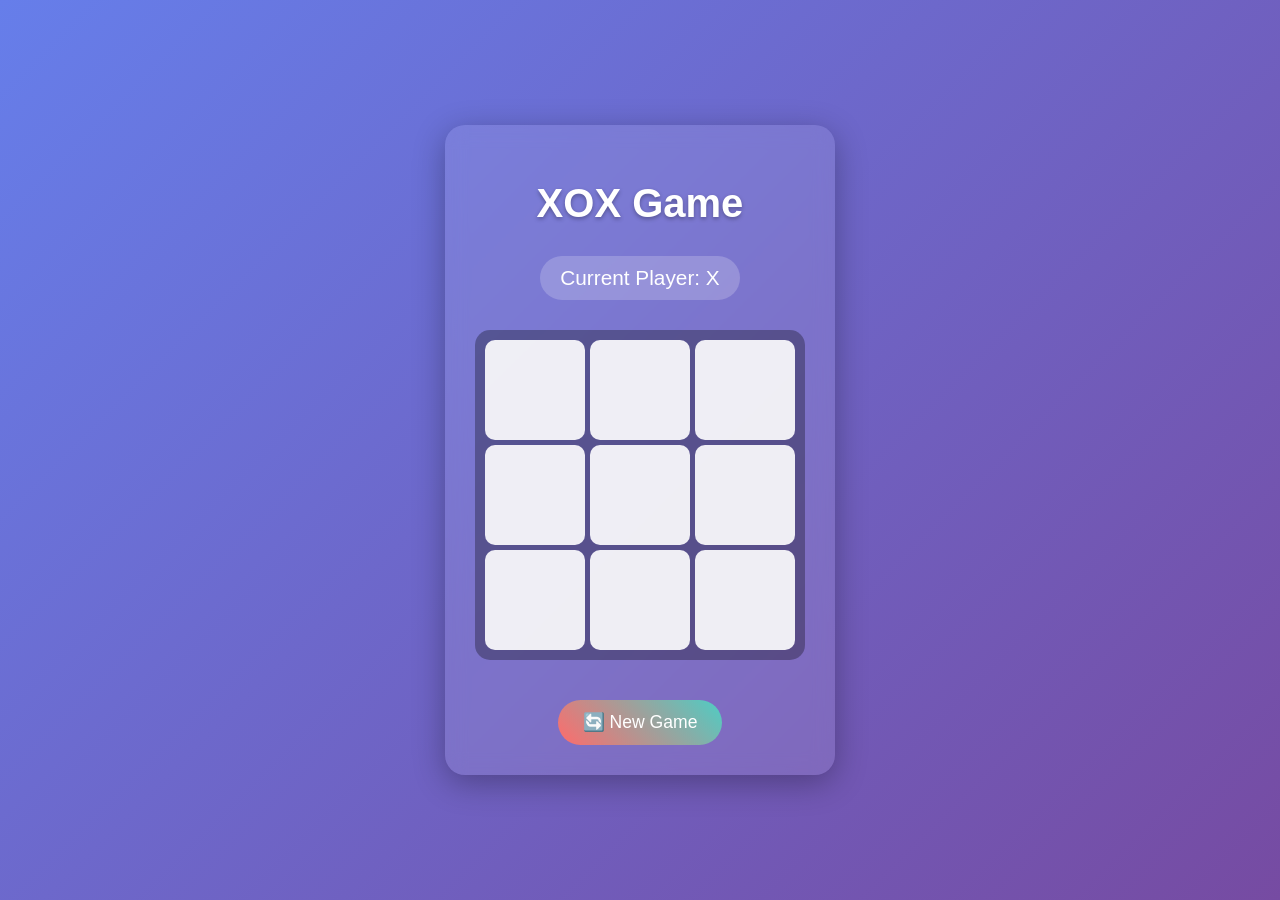
==== tic-tac-web.html @ 1f77d972 "done" ====
<!DOCTYPE html>
<html lang="en">
<head>
    <meta charset="UTF-8">
    <meta name="viewport" content="width=device-width, initial-scale=1.0">
    <title>XOX (Tic Tac Toe) Game</title>
    <style>
        body {
            font-family: 'Arial', sans-serif;
            display: flex;
            justify-content: center;
            align-items: center;
            min-height: 100vh;
            margin: 0;
            background: linear-gradient(135deg, #667eea 0%, #764ba2 100%);
            color: white;
        }
        
        .game-container {
            text-align: center;
            background: rgba(255, 255, 255, 0.1);
            backdrop-filter: blur(10px);
            border-radius: 20px;
            padding: 30px;
            box-shadow: 0 8px 32px rgba(0, 0, 0, 0.3);
        }
        
        h1 {
            margin-bottom: 20px;
            font-size: 2.5em;
            text-shadow: 0 2px 4px rgba(0, 0, 0, 0.3);
        }
        
        .game-board {
            display: grid;
            grid-template-columns: repeat(3, 100px);
            grid-template-rows: repeat(3, 100px);
            gap: 5px;
            margin: 20px auto;
            background: rgba(0, 0, 0, 0.3);
            padding: 10px;
            border-radius: 15px;
        }
        
        .cell {
            background: rgba(255, 255, 255, 0.9);
            border: none;
            border-radius: 10px;
            font-size: 2.5em;
            font-weight: bold;
            color: #333;
            cursor: pointer;
            transition: all 0.3s ease;
            display: flex;
            align-items: center;
            justify-content: center;
        }
        
        .cell:hover {
            background: rgba(255, 255, 255, 1);
            transform: scale(1.05);
            box-shadow: 0 4px 15px rgba(0, 0, 0, 0.2);
        }
        
        .cell:disabled {
            cursor: not-allowed;
            opacity: 0.8;
        }
        
        .cell.x {
            color: #e74c3c;
            text-shadow: 0 2px 4px rgba(0, 0, 0, 0.2);
        }
        
        .cell.o {
            color: #3498db;
            text-shadow: 0 2px 4px rgba(0, 0, 0, 0.2);
        }
        
        .game-info {
            margin: 20px 0;
            font-size: 1.3em;
        }
        
        .current-player {
            background: rgba(255, 255, 255, 0.2);
            padding: 10px 20px;
            border-radius: 25px;
            display: inline-block;
            margin: 10px;
        }
        
        .winner-message {
            font-size: 1.5em;
            margin: 20px 0;
            padding: 15px;
            background: rgba(46, 204, 113, 0.3);
            border-radius: 15px;
            animation: pulse 2s infinite;
        }
        
        .draw-message {
            font-size: 1.5em;
            margin: 20px 0;
            padding: 15px;
            background: rgba(241, 196, 15, 0.3);
            border-radius: 15px;
        }
        
        @keyframes pulse {
            0% { transform: scale(1); }
            50% { transform: scale(1.05); }
            100% { transform: scale(1); }
        }
        
        .reset-btn {
            background: linear-gradient(45deg, #FF6B6B, #4ECDC4);
            color: white;
            border: none;
            padding: 12px 25px;
            font-size: 1.1em;
            border-radius: 25px;
            cursor: pointer;
            transition: all 0.3s ease;
            margin-top: 20px;
        }
        
        .reset-btn:hover {
            transform: translateY(-2px);
            box-shadow: 0 5px 15px rgba(0, 0, 0, 0.3);
        }
    </style>
</head>
<body>
    <div class="game-container">
        <h1> XOX Game</h1>
        
        <div class="game-info">
            <div class="current-player" id="currentPlayer">Current Player: X</div>
        </div>
        
        <div class="game-board" id="gameBoard">
            <!-- Cells will be generated by JavaScript -->
        </div>
        
        <div id="gameMessage"></div>
        
        <button class="reset-btn" onclick="resetGame()">🔄 New Game</button>
    </div>

    <script>
        let board = [
            [" ", " ", " "],
            [" ", " ", " "],
            [" ", " ", " "]
        ];
        let currentPlayer = "X";
        let gameActive = true;

        function initializeBoard() {
            const gameBoard = document.getElementById('gameBoard');
            gameBoard.innerHTML = '';
            
            for (let i = 0; i < 3; i++) {
                for (let j = 0; j < 3; j++) {
                    const cell = document.createElement('button');
                    cell.className = 'cell';
                    cell.dataset.row = i;
                    cell.dataset.col = j;
                    cell.onclick = () => makeMove(i, j, cell);
                    gameBoard.appendChild(cell);
                }
            }
        }

        function makeMove(row, col, cellElement) {
            if (!gameActive || board[row][col] !== " ") {
                return;
            }

            // make the move
            board[row][col] = currentPlayer;
            cellElement.textContent = currentPlayer;
            cellElement.classList.add(currentPlayer.toLowerCase());
            cellElement.disabled = true;

            // check winner
            if (checkWinner(board, currentPlayer)) {
                document.getElementById('gameMessage').innerHTML = 
                    `<div class="winner-message">🎉 Player ${currentPlayer} wins!</div>`;
                gameActive = false;
                disableAllCells();
                return;
            }

            // check draw
            if (isDraw(board)) {
                document.getElementById('gameMessage').innerHTML = 
                    `<div class="draw-message">🤝 It's a draw!</div>`;
                gameActive = false;
                return;
            }

            // switch the player
            currentPlayer = currentPlayer === "X" ? "O" : "X";
            document.getElementById('currentPlayer').textContent = `Current Player: ${currentPlayer}`;
        }

        function checkWinner(board, player) {
            // check rows
            for (let i = 0; i < 3; i++) {
                if (board[i].every(cell => cell === player)) {
                    return true;
                }
            }

            // check columns
            for (let i = 0; i < 3; i++) {
                if (board.every(row => row[i] === player)) {
                    return true;
                }
            }

            // check diagonals
            if (board[0][0] === player && board[1][1] === player && board[2][2] === player) {
                return true;
            }
            if (board[0][2] === player && board[1][1] === player && board[2][0] === player) {
                return true;
            }

            return false;
        }

        function isDraw(board) {
            return board.every(row => row.every(cell => cell !== " "));
        }

        function disableAllCells() {
            const cells = document.querySelectorAll('.cell');
            cells.forEach(cell => cell.disabled = true);
        }

        function resetGame() {
            board = [
                [" ", " ", " "],
                [" ", " ", " "],
                [" ", " ", " "]
            ];
            currentPlayer = "X";
            gameActive = true;
            
            document.getElementById('currentPlayer').textContent = `Current Player: ${currentPlayer}`;
            document.getElementById('gameMessage').innerHTML = '';
            
            const cells = document.querySelectorAll('.cell');
            cells.forEach(cell => {
                cell.textContent = '';
                cell.className = 'cell';
                cell.disabled = false;
            });
        }

        initializeBoard();
    </script>
</body>
</html>
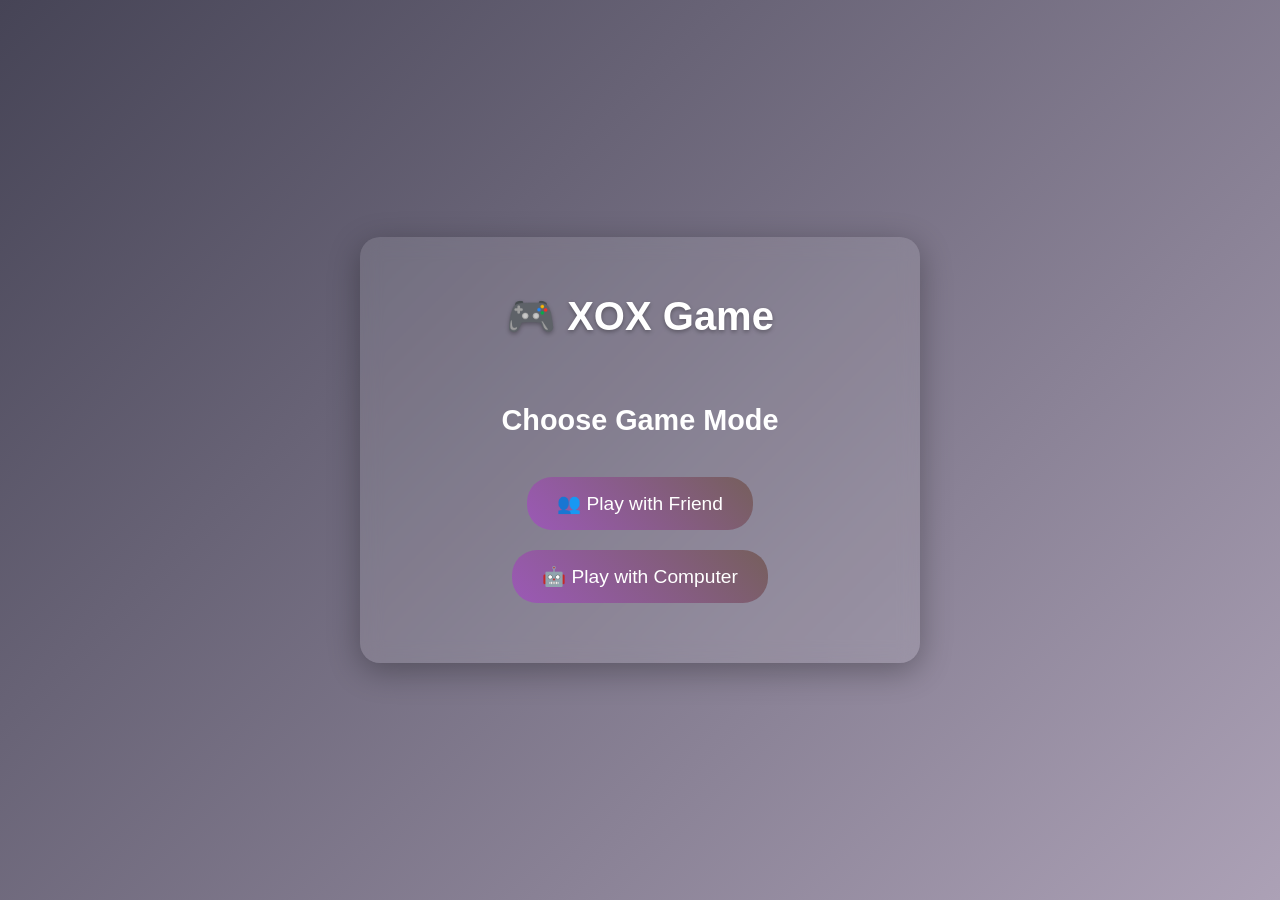
==== commit ab3dc431: "done" ====
--- a/tic-tac-web.html
+++ b/tic-tac-web.html
@@ -1,5 +1,6 @@
 <!DOCTYPE html>
 <html lang="en">
+
 <head>
     <meta charset="UTF-8">
     <meta name="viewport" content="width=device-width, initial-scale=1.0">
@@ -12,10 +13,10 @@
             align-items: center;
             min-height: 100vh;
             margin: 0;
-            background: linear-gradient(135deg, #667eea 0%, #764ba2 100%);
+            background: linear-gradient(135deg, #464456 0%, #aca1b6 100%);
             color: white;
         }
-        
+
         .game-container {
             text-align: center;
             background: rgba(255, 255, 255, 0.1);
@@ -23,14 +24,18 @@
             border-radius: 20px;
             padding: 30px;
             box-shadow: 0 8px 32px rgba(0, 0, 0, 0.3);
-        }
-        
+            display: flex;
+            flex-direction: column;
+            align-items: center;
+            max-width: 500px;
+        }
+
         h1 {
             margin-bottom: 20px;
             font-size: 2.5em;
             text-shadow: 0 2px 4px rgba(0, 0, 0, 0.3);
         }
-        
+
         .game-board {
             display: grid;
             grid-template-columns: repeat(3, 100px);
@@ -40,8 +45,10 @@
             background: rgba(0, 0, 0, 0.3);
             padding: 10px;
             border-radius: 15px;
-        }
-        
+            justify-self: center;
+            width: fit-content;
+        }
+
         .cell {
             background: rgba(255, 255, 255, 0.9);
             border: none;
@@ -55,33 +62,33 @@
             align-items: center;
             justify-content: center;
         }
-        
+
         .cell:hover {
             background: rgba(255, 255, 255, 1);
             transform: scale(1.05);
             box-shadow: 0 4px 15px rgba(0, 0, 0, 0.2);
         }
-        
+
         .cell:disabled {
             cursor: not-allowed;
             opacity: 0.8;
         }
-        
+
         .cell.x {
-            color: #e74c3c;
+            color: #9e7773;
             text-shadow: 0 2px 4px rgba(0, 0, 0, 0.2);
         }
-        
+
         .cell.o {
             color: #3498db;
             text-shadow: 0 2px 4px rgba(0, 0, 0, 0.2);
         }
-        
+
         .game-info {
             margin: 20px 0;
             font-size: 1.3em;
         }
-        
+
         .current-player {
             background: rgba(255, 255, 255, 0.2);
             padding: 10px 20px;
@@ -89,7 +96,7 @@
             display: inline-block;
             margin: 10px;
         }
-        
+
         .winner-message {
             font-size: 1.5em;
             margin: 20px 0;
@@ -98,7 +105,7 @@
             border-radius: 15px;
             animation: pulse 2s infinite;
         }
-        
+
         .draw-message {
             font-size: 1.5em;
             margin: 20px 0;
@@ -106,15 +113,23 @@
             background: rgba(241, 196, 15, 0.3);
             border-radius: 15px;
         }
-        
+
         @keyframes pulse {
-            0% { transform: scale(1); }
-            50% { transform: scale(1.05); }
-            100% { transform: scale(1); }
-        }
-        
+            0% {
+                transform: scale(1);
+            }
+
+            50% {
+                transform: scale(1.05);
+            }
+
+            100% {
+                transform: scale(1);
+            }
+        }
+
         .reset-btn {
-            background: linear-gradient(45deg, #FF6B6B, #4ECDC4);
+            background: linear-gradient(45deg, #705353, #5a5f5e);
             color: white;
             border: none;
             padding: 12px 25px;
@@ -124,28 +139,94 @@
             transition: all 0.3s ease;
             margin-top: 20px;
         }
-        
+
         .reset-btn:hover {
             transform: translateY(-2px);
             box-shadow: 0 5px 15px rgba(0, 0, 0, 0.3);
         }
+
+        .game-mode-selection {
+            text-align: center;
+            margin: 20px 0;
+        }
+
+        .game-mode-selection h2 {
+            margin-bottom: 30px;
+            font-size: 1.8em;
+            color: white;
+        }
+
+        .mode-btn {
+            background: linear-gradient(45deg, #9b59b6, #765f5c);
+            color: white;
+            border: none;
+            padding: 15px 30px;
+            font-size: 1.2em;
+            border-radius: 25px;
+            cursor: pointer;
+            margin: 10px;
+            transition: all 0.3s ease;
+            min-width: 200px;
+        }
+
+        .mode-btn:hover {
+            transform: translateY(-2px);
+            box-shadow: 0 5px 15px rgba(0, 0, 0, 0.3);
+            background: linear-gradient(45deg, #937f9b, #968583);
+        }
+
+        .game-mode-display {
+            background: rgba(255, 255, 255, 0.15);
+            padding: 8px 15px;
+            border-radius: 20px;
+            display: inline-block;
+            margin: 5px;
+            font-size: 0.9em;
+        }
+
+        .game-controls {
+            margin-top: 20px;
+        }
+
+        .computer-thinking {
+            background: rgba(255, 193, 7, 0.3);
+            padding: 10px 20px;
+            border-radius: 15px;
+            margin: 10px 0;
+            animation: pulse 1s infinite;
+        }
     </style>
 </head>
+
 <body>
     <div class="game-container">
-        <h1> XOX Game</h1>
-        
-        <div class="game-info">
-            <div class="current-player" id="currentPlayer">Current Player: X</div>
+        <h1>🎮 XOX Game</h1>
+
+
+        <div id="gameModeSelection" class="game-mode-selection">
+            <h2>Choose Game Mode</h2>
+            <button class="mode-btn" onclick="startGame('human')">👥 Play with Friend</button>
+            <button class="mode-btn" onclick="startGame('computer')">🤖 Play with Computer</button>
         </div>
-        
-        <div class="game-board" id="gameBoard">
-            <!-- Cells will be generated by JavaScript -->
+
+
+        <div id="gameInterface" class="game-interface" style="display: none;">
+            <div class="game-info">
+                <div class="current-player" id="currentPlayer">Current Player: X</div>
+                <div id="gameMode" class="game-mode-display"></div>
+            </div>
+
+            <div class="game-board" id="gameBoard">
+
+            </div>
+
+            <div id="gameMessage"></div>
+
+            <div class="game-controls">
+                <button class="reset-btn" onclick="resetGame()">🔄 New Game</button>
+                <button class="mode-btn" onclick="backToModeSelection()">🏠 Back to Menu</button>
+            </div>
         </div>
-        
-        <div id="gameMessage"></div>
-        
-        <button class="reset-btn" onclick="resetGame()">🔄 New Game</button>
     </div>
 
     <script>
@@ -156,11 +237,32 @@
         ];
         let currentPlayer = "X";
         let gameActive = true;
+        let gameMode = ""; // player 2 or pc
+        let isComputerTurn = false;
+
+        function startGame(mode) {
+            gameMode = mode;
+            document.getElementById('gameModeSelection').style.display = 'none';
+            document.getElementById('gameInterface').style.display = 'block';
+
+
+            const modeText = mode === 'human' ? '👥 Two Players' : '🤖 vs Computer';
+            document.getElementById('gameMode').textContent = modeText;
+
+            resetGame();
+            initializeBoard();
+        }
+
+        function backToModeSelection() {
+            document.getElementById('gameModeSelection').style.display = 'block';
+            document.getElementById('gameInterface').style.display = 'none';
+            gameMode = "";
+        }
 
         function initializeBoard() {
             const gameBoard = document.getElementById('gameBoard');
             gameBoard.innerHTML = '';
-            
+
             for (let i = 0; i < 3; i++) {
                 for (let j = 0; j < 3; j++) {
                     const cell = document.createElement('button');
@@ -174,49 +276,174 @@
         }
 
         function makeMove(row, col, cellElement) {
-            if (!gameActive || board[row][col] !== " ") {
+            if (!gameActive || board[row][col] !== " " || isComputerTurn) {
                 return;
             }
 
-            // make the move
+
             board[row][col] = currentPlayer;
             cellElement.textContent = currentPlayer;
             cellElement.classList.add(currentPlayer.toLowerCase());
             cellElement.disabled = true;
 
-            // check winner
+
             if (checkWinner(board, currentPlayer)) {
-                document.getElementById('gameMessage').innerHTML = 
-                    `<div class="winner-message">🎉 Player ${currentPlayer} wins!</div>`;
+                let winnerText = currentPlayer;
+                if (gameMode === 'computer') {
+                    winnerText = currentPlayer === 'X' ? 'You' : 'Computer';
+                }
+                document.getElementById('gameMessage').innerHTML =
+                    `<div class="winner-message">🎉 ${winnerText} wins!</div>`;
                 gameActive = false;
                 disableAllCells();
                 return;
             }
 
-            // check draw
+
             if (isDraw(board)) {
-                document.getElementById('gameMessage').innerHTML = 
+                document.getElementById('gameMessage').innerHTML =
                     `<div class="draw-message">🤝 It's a draw!</div>`;
                 gameActive = false;
                 return;
             }
 
-            // switch the player
+
             currentPlayer = currentPlayer === "X" ? "O" : "X";
-            document.getElementById('currentPlayer').textContent = `Current Player: ${currentPlayer}`;
+            updateCurrentPlayerDisplay();
+
+
+            if (gameMode === 'computer' && currentPlayer === 'O') {
+                setTimeout(makeComputerMove, 500);
+            }
+        }
+
+        function updateCurrentPlayerDisplay() {
+            let playerText = currentPlayer;
+            if (gameMode === 'computer') {
+                playerText = currentPlayer === 'X' ? 'Your turn (X)' : 'Computer thinking... (O)';
+            } else {
+                playerText = `Player ${currentPlayer}`;
+            }
+            document.getElementById('currentPlayer').textContent = `Current: ${playerText}`;
+        }
+
+        function makeComputerMove() {
+            if (!gameActive) return;
+
+            isComputerTurn = true;
+
+
+            document.getElementById('gameMessage').innerHTML =
+                '<div class="computer-thinking">🤖 Computer is thinking...</div>';
+
+
+            const bestMove = getBestMove();
+
+            setTimeout(() => {
+                if (bestMove && gameActive) {
+                    const cellIndex = bestMove.row * 3 + bestMove.col;
+                    const cellElement = document.querySelectorAll('.cell')[cellIndex];
+
+
+                    document.getElementById('gameMessage').innerHTML = '';
+
+                    // computer thinks
+                    board[bestMove.row][bestMove.col] = 'O';
+                    cellElement.textContent = 'O';
+                    cellElement.classList.add('o');
+                    cellElement.disabled = true;
+
+                    // check for winner
+                    if (checkWinner(board, 'O')) {
+                        document.getElementById('gameMessage').innerHTML =
+                            '<div class="winner-message">🤖 Computer wins!</div>';
+                        gameActive = false;
+                        disableAllCells();
+                        isComputerTurn = false;
+                        return;
+                    }
+
+                    // Check for draw
+                    if (isDraw(board)) {
+                        document.getElementById('gameMessage').innerHTML =
+                            '<div class="draw-message">🤝 It\'s a draw!</div>';
+                        gameActive = false;
+                        isComputerTurn = false;
+                        return;
+                    }
+
+                    currentPlayer = 'X';
+                    updateCurrentPlayerDisplay();
+                }
+                isComputerTurn = false;
+            }, 800);
+        }
+
+        function getBestMove() {
+
+            for (let i = 0; i < 3; i++) {
+                for (let j = 0; j < 3; j++) {
+                    if (board[i][j] === " ") {
+                        board[i][j] = "O";
+                        if (checkWinner(board, "O")) {
+                            board[i][j] = " ";
+                            return { row: i, col: j };
+                        }
+                        board[i][j] = " ";
+                    }
+                }
+            }
+
+
+            for (let i = 0; i < 3; i++) {
+                for (let j = 0; j < 3; j++) {
+                    if (board[i][j] === " ") {
+                        board[i][j] = "X";
+                        if (checkWinner(board, "X")) {
+                            board[i][j] = " ";
+                            return { row: i, col: j };
+                        }
+                        board[i][j] = " ";
+                    }
+                }
+            }
+
+
+            if (board[1][1] === " ") {
+                return { row: 1, col: 1 };
+            }
+
+
+            const corners = [{ row: 0, col: 0 }, { row: 0, col: 2 }, { row: 2, col: 0 }, { row: 2, col: 2 }];
+            for (let corner of corners) {
+                if (board[corner.row][corner.col] === " ") {
+                    return corner;
+                }
+            }
+
+
+            for (let i = 0; i < 3; i++) {
+                for (let j = 0; j < 3; j++) {
+                    if (board[i][j] === " ") {
+                        return { row: i, col: j };
+                    }
+                }
+            }
+
+            return null;
         }
 
         function checkWinner(board, player) {
             // check rows
             for (let i = 0; i < 3; i++) {
-                if (board[i].every(cell => cell === player)) {
+                if (board[i][0] === player && board[i][1] === player && board[i][2] === player) {
                     return true;
                 }
             }
 
             // check columns
             for (let i = 0; i < 3; i++) {
-                if (board.every(row => row[i] === player)) {
+                if (board[0][i] === player && board[1][i] === player && board[2][i] === player) {
                     return true;
                 }
             }
@@ -233,7 +460,15 @@
         }
 
         function isDraw(board) {
-            return board.every(row => row.every(cell => cell !== " "));
+
+            for (let i = 0; i < 3; i++) {
+                for (let j = 0; j < 3; j++) {
+                    if (board[i][j] === " ") {
+                        return false;
+                    }
+                }
+            }
+            return true;
         }
 
         function disableAllCells() {
@@ -249,10 +484,11 @@
             ];
             currentPlayer = "X";
             gameActive = true;
-            
-            document.getElementById('currentPlayer').textContent = `Current Player: ${currentPlayer}`;
+            isComputerTurn = false;
+
+            updateCurrentPlayerDisplay();
             document.getElementById('gameMessage').innerHTML = '';
-            
+
             const cells = document.querySelectorAll('.cell');
             cells.forEach(cell => {
                 cell.textContent = '';
@@ -264,4 +500,5 @@
         initializeBoard();
     </script>
 </body>
+
 </html>
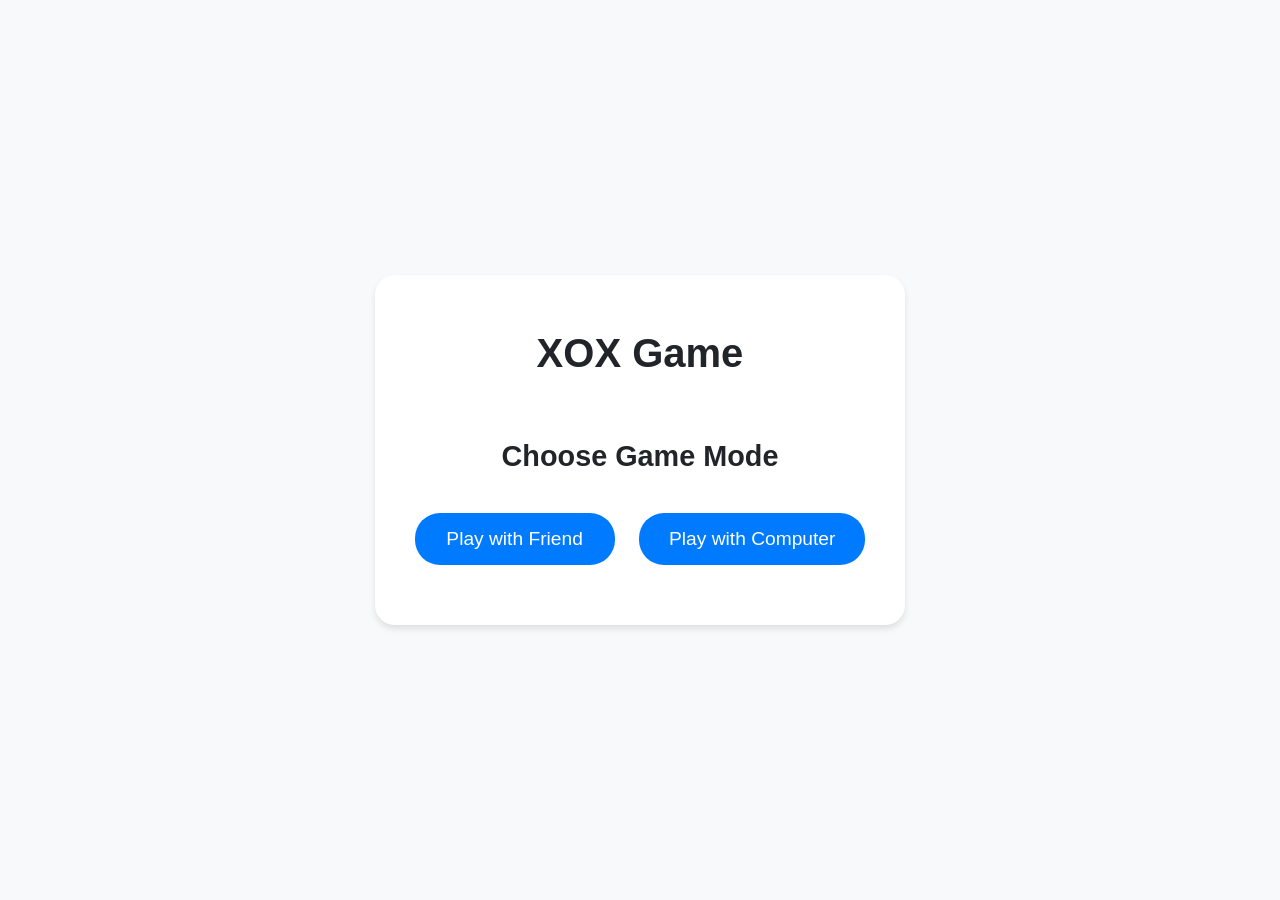
==== commit 21377794: "Update tic-tac-web.html" ====
--- a/tic-tac-web.html
+++ b/tic-tac-web.html
@@ -13,17 +13,16 @@
             align-items: center;
             min-height: 100vh;
             margin: 0;
-            background: linear-gradient(135deg, #464456 0%, #aca1b6 100%);
-            color: white;
+            background: #f8f9fa;
+            color: #212529;
         }
 
         .game-container {
             text-align: center;
-            background: rgba(255, 255, 255, 0.1);
-            backdrop-filter: blur(10px);
+            background: #ffffff;
+            box-shadow: 0 4px 6px rgba(0, 0, 0, 0.1);
             border-radius: 20px;
             padding: 30px;
-            box-shadow: 0 8px 32px rgba(0, 0, 0, 0.3);
             display: flex;
             flex-direction: column;
             align-items: center;
@@ -33,7 +32,6 @@
         h1 {
             margin-bottom: 20px;
             font-size: 2.5em;
-            text-shadow: 0 2px 4px rgba(0, 0, 0, 0.3);
         }
 
         .game-board {
@@ -50,12 +48,12 @@
         }
 
         .cell {
-            background: rgba(255, 255, 255, 0.9);
+            background: #e9ecef;
             border: none;
             border-radius: 10px;
             font-size: 2.5em;
             font-weight: bold;
-            color: #333;
+            color: #495057;
             cursor: pointer;
             transition: all 0.3s ease;
             display: flex;
@@ -64,9 +62,8 @@
         }
 
         .cell:hover {
-            background: rgba(255, 255, 255, 1);
-            transform: scale(1.05);
-            box-shadow: 0 4px 15px rgba(0, 0, 0, 0.2);
+            background: #dee2e6;
+            box-shadow: none;
         }
 
         .cell:disabled {
@@ -75,13 +72,11 @@
         }
 
         .cell.x {
-            color: #9e7773;
-            text-shadow: 0 2px 4px rgba(0, 0, 0, 0.2);
+            color: black;
         }
 
         .cell.o {
-            color: #3498db;
-            text-shadow: 0 2px 4px rgba(0, 0, 0, 0.2);
+            color: black;
         }
 
         .game-info {
@@ -101,36 +96,20 @@
             font-size: 1.5em;
             margin: 20px 0;
             padding: 15px;
-            background: rgba(46, 204, 113, 0.3);
+            background: #d0d0d0;
             border-radius: 15px;
-            animation: pulse 2s infinite;
         }
 
         .draw-message {
             font-size: 1.5em;
             margin: 20px 0;
             padding: 15px;
-            background: rgba(241, 196, 15, 0.3);
-            border-radius: 15px;
-        }
-
-        @keyframes pulse {
-            0% {
-                transform: scale(1);
-            }
-
-            50% {
-                transform: scale(1.05);
-            }
-
-            100% {
-                transform: scale(1);
-            }
+            background: #d0d0d0;
         }
 
         .reset-btn {
-            background: linear-gradient(45deg, #705353, #5a5f5e);
-            color: white;
+            background: #6c757d;
+            color: #ffffff;
             border: none;
             padding: 12px 25px;
             font-size: 1.1em;
@@ -141,8 +120,8 @@
         }
 
         .reset-btn:hover {
-            transform: translateY(-2px);
-            box-shadow: 0 5px 15px rgba(0, 0, 0, 0.3);
+            background: #5a6268;
+            box-shadow: none;
         }
 
         .game-mode-selection {
@@ -153,12 +132,11 @@
         .game-mode-selection h2 {
             margin-bottom: 30px;
             font-size: 1.8em;
-            color: white;
         }
 
         .mode-btn {
-            background: linear-gradient(45deg, #9b59b6, #765f5c);
-            color: white;
+            background: #007bff;
+            color: #ffffff;
             border: none;
             padding: 15px 30px;
             font-size: 1.2em;
@@ -170,13 +148,12 @@
         }
 
         .mode-btn:hover {
-            transform: translateY(-2px);
-            box-shadow: 0 5px 15px rgba(0, 0, 0, 0.3);
-            background: linear-gradient(45deg, #937f9b, #968583);
+            background: #0056b3;
+            box-shadow: none;
         }
 
         .game-mode-display {
-            background: rgba(255, 255, 255, 0.15);
+            background: #e0e0e0;
             padding: 8px 15px;
             border-radius: 20px;
             display: inline-block;
@@ -189,7 +166,7 @@
         }
 
         .computer-thinking {
-            background: rgba(255, 193, 7, 0.3);
+            background: #d0d0d0;
             padding: 10px 20px;
             border-radius: 15px;
             margin: 10px 0;
@@ -200,13 +177,13 @@
 
 <body>
     <div class="game-container">
-        <h1>🎮 XOX Game</h1>
+        <h1>XOX Game</h1>
 
 
         <div id="gameModeSelection" class="game-mode-selection">
             <h2>Choose Game Mode</h2>
-            <button class="mode-btn" onclick="startGame('human')">👥 Play with Friend</button>
-            <button class="mode-btn" onclick="startGame('computer')">🤖 Play with Computer</button>
+            <button class="mode-btn" onclick="startGame('human')">Play with Friend</button>
+            <button class="mode-btn" onclick="startGame('computer')">Play with Computer</button>
         </div>
 
 
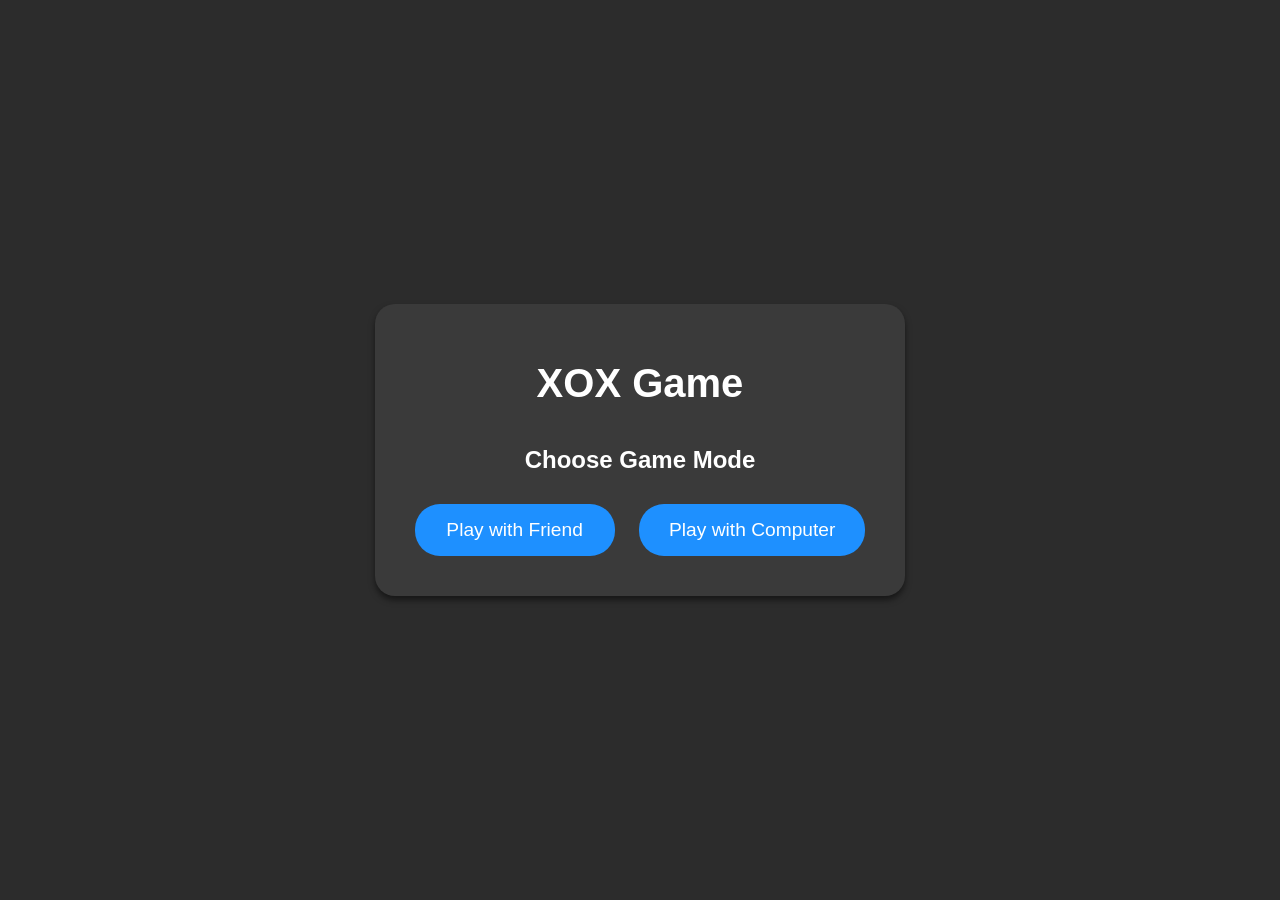
==== commit af5d9f73: "Update tic-tac-web.html" ====
--- a/tic-tac-web.html
+++ b/tic-tac-web.html
@@ -13,35 +13,69 @@
             align-items: center;
             min-height: 100vh;
             margin: 0;
-            background: #f8f9fa;
-            color: #212529;
+            background: #2c2c2c;
+            /* Dark background */
+            color: #f5f5f5;
+            /* Light text for contrast */
         }
 
         .game-container {
             text-align: center;
-            background: #ffffff;
-            box-shadow: 0 4px 6px rgba(0, 0, 0, 0.1);
+            background: #3a3a3a;
+            /* Darker container background */
+            box-shadow: 0 4px 6px rgba(0, 0, 0, 0.5);
             border-radius: 20px;
             padding: 30px;
             display: flex;
             flex-direction: column;
             align-items: center;
             max-width: 500px;
+            color: #ffffff;
+            /* Ensure text is visible */
         }
 
         h1 {
             margin-bottom: 20px;
             font-size: 2.5em;
+        }
+
+        .game-info {
+            margin: 20px 0;
+            font-size: 1.3em;
+            display: flex;
+            flex-direction: column;
+            align-items: center;
+        }
+
+        .game-info div {
+            margin: 5px 0;
+        }
+
+        .scoreboard {
+            margin-top: 15px;
+            text-align: left;
+            background: #4a4a4a;
+            padding: 10px;
+            border-radius: 10px;
+            width: 100%;
+            max-width: 300px;
+        }
+
+        .scoreboard p {
+            margin: 5px 0;
+            color: #ffffff;
+            /* Ensure text is visible */
+            font-size: 1.1em;
         }
 
         .game-board {
             display: grid;
             grid-template-columns: repeat(3, 100px);
             grid-template-rows: repeat(3, 100px);
-            gap: 5px;
+            gap: 10px;
             margin: 20px auto;
-            background: rgba(0, 0, 0, 0.3);
-            padding: 10px;
+            background: #2c2c2c;
+            padding: 15px;
             border-radius: 15px;
             justify-self: center;
             width: fit-content;
@@ -82,33 +116,36 @@
         .game-info {
             margin: 20px 0;
             font-size: 1.3em;
+            display: flex;
+            flex-direction: column;
+            align-items: center;
         }
 
         .current-player {
-            background: rgba(255, 255, 255, 0.2);
+            background: #4a4a4a;
+            /* Darker background for better contrast */
+            color: #ffffff;
+            /* White text for visibility */
             padding: 10px 20px;
             border-radius: 25px;
             display: inline-block;
             margin: 10px;
         }
 
-        .winner-message {
-            font-size: 1.5em;
-            margin: 20px 0;
-            padding: 15px;
-            background: #d0d0d0;
-            border-radius: 15px;
-        }
-
+        .winner-message,
         .draw-message {
             font-size: 1.5em;
             margin: 20px 0;
             padding: 15px;
-            background: #d0d0d0;
+            background: #444444;
+            /* Darker background for better contrast */
+            color: #ffffff;
+            /* White text for visibility */
+            border-radius: 15px;
         }
 
         .reset-btn {
-            background: #6c757d;
+            background: #5a5a5a;
             color: #ffffff;
             border: none;
             padding: 12px 25px;
@@ -116,27 +153,18 @@
             border-radius: 25px;
             cursor: pointer;
             transition: all 0.3s ease;
-            margin-top: 20px;
+            margin: 10px;
         }
 
         .reset-btn:hover {
-            background: #5a6268;
-            box-shadow: none;
-        }
-
-        .game-mode-selection {
-            text-align: center;
-            margin: 20px 0;
-        }
-
-        .game-mode-selection h2 {
-            margin-bottom: 30px;
-            font-size: 1.8em;
+            background: #4a4a4a;
         }
 
         .mode-btn {
-            background: #007bff;
+            background: #1e90ff;
+            /* Bright blue for buttons */
             color: #ffffff;
+            /* White text */
             border: none;
             padding: 15px 30px;
             font-size: 1.2em;
@@ -148,17 +176,20 @@
         }
 
         .mode-btn:hover {
-            background: #0056b3;
-            box-shadow: none;
+            background: #1c86ee;
+            /* Slightly darker blue on hover */
         }
 
         .game-mode-display {
-            background: #e0e0e0;
+            background: #5a5a5a;
+            /* Darker background for better contrast */
+            color: #ffffff;
+            /* White text for visibility */
             padding: 8px 15px;
             border-radius: 20px;
             display: inline-block;
             margin: 5px;
-            font-size: 0.9em;
+            font-size: 1em;
         }
 
         .game-controls {
@@ -191,6 +222,12 @@
             <div class="game-info">
                 <div class="current-player" id="currentPlayer">Current Player: X</div>
                 <div id="gameMode" class="game-mode-display"></div>
+                <div id="levelDisplay" class="game-mode-display">Level: 1</div>
+                <div class="scoreboard">
+                    <p>Player X: <span id="playerXScore">0</span></p>
+                    <p>Player O: <span id="playerOScore">0</span></p>
+                    <p>Draws: <span id="draws">0</span></p>
+                </div>
             </div>
 
             <div class="game-board" id="gameBoard">
@@ -216,6 +253,8 @@
         let gameActive = true;
         let gameMode = ""; // player 2 or pc
         let isComputerTurn = false;
+        let scores = { X: 0, O: 0, draws: 0 };
+        let level = 1;
 
         function startGame(mode) {
             gameMode = mode;
@@ -273,17 +312,29 @@
                     `<div class="winner-message">🎉 ${winnerText} wins!</div>`;
                 gameActive = false;
                 disableAllCells();
+
+                // Update scores
+                scores[currentPlayer]++;
+                updateScoreboard();
+                highlightWinningCells(board, currentPlayer);
+
+                // Level up
+                if (gameMode === 'computer' && currentPlayer === 'X') {
+                    levelUp();
+                }
                 return;
             }
-
 
             if (isDraw(board)) {
                 document.getElementById('gameMessage').innerHTML =
                     `<div class="draw-message">🤝 It's a draw!</div>`;
                 gameActive = false;
+
+                // Update scores
+                scores.draws++;
+                updateScoreboard();
                 return;
             }
-
 
             currentPlayer = currentPlayer === "X" ? "O" : "X";
             updateCurrentPlayerDisplay();
@@ -321,16 +372,15 @@
                     const cellIndex = bestMove.row * 3 + bestMove.col;
                     const cellElement = document.querySelectorAll('.cell')[cellIndex];
 
-
                     document.getElementById('gameMessage').innerHTML = '';
 
-                    // computer thinks
+                    // Computer makes its move
                     board[bestMove.row][bestMove.col] = 'O';
                     cellElement.textContent = 'O';
                     cellElement.classList.add('o');
                     cellElement.disabled = true;
 
-                    // check for winner
+                    // Check for winner
                     if (checkWinner(board, 'O')) {
                         document.getElementById('gameMessage').innerHTML =
                             '<div class="winner-message">🤖 Computer wins!</div>';
@@ -357,7 +407,27 @@
         }
 
         function getBestMove() {
-
+            if (level <= 3) {
+                return getRandomMove();
+            } else if (level <= 6) {
+                return getIntermediateMove();
+            } else {
+                return getAdvancedMove();
+            }
+        }
+
+        function getRandomMove() {
+            for (let i = 0; i < 3; i++) {
+                for (let j = 0; j < 3; j++) {
+                    if (board[i][j] === " ") {
+                        return { row: i, col: j };
+                    }
+                }
+            }
+            return null;
+        }
+
+        function getIntermediateMove() {
             for (let i = 0; i < 3; i++) {
                 for (let j = 0; j < 3; j++) {
                     if (board[i][j] === " ") {
@@ -474,8 +544,4443 @@
             });
         }
 
-        initializeBoard();
-    </script>
-</body>
-
-</html>+        function updateScoreboard() {
+            document.getElementById('playerXScore').textContent = scores.X;
+            document.getElementById('playerOScore').textContent = scores.O;
+            document.getElementById('draws').textContent = scores.draws;
+        }
+
+        function highlightWinningCells(board, player) {
+            const winningCombination = getWinningCombination(board, player);
+            if (winningCombination) {
+                winningCombination.forEach(([row, col]) => {
+                    const cellIndex = row * 3 + col;
+                    const cellElement = document.querySelectorAll('.cell')[cellIndex];
+                    cellElement.classList.add('winning-cell');
+                });
+            }
+        }
+
+        function getWinningCombination(board, player) {
+            // Check rows
+            for (let i = 0; i < 3; i++) {
+                if (board[i][0] === player && board[i][1] === player && board[i][2] === player) {
+                    return [[i, 0], [i, 1], [i, 2]];
+                }
+            }
+
+            // Check columns
+            for (let i = 0; i < 3; i++) {
+                if (board[0][i] === player && board[1][i] === player && board[2][i] === player) {
+                    return [[0, i], [1, i], [2, i]];
+                }
+            }
+
+            // Check diagonals
+            if (board[0][0] === player && board[1][1] === player && board[2][2] === player) {
+                return [[0, 0], [1, 1], [2, 2]];
+            }
+            if (board[0][2] === player && board[1][1] === player && board[2][0] === player) {
+                return [[0, 2], [1, 1], [2, 0]];
+            }
+
+            return null;
+        }
+
+        function levelUp() {
+            if (level < 10) {
+                level++;
+                updateLevelDisplay();
+                document.getElementById('gameMessage').innerHTML =
+                    `<div class="winner-message">🎉 Level Up! Welcome to Level ${level}!</div>`;
+                document.getElementById('gameControls').innerHTML = `
+                    <button class="reset-btn" onclick="resetGame()">🔄 New Game</button>
+                    <button class="mode-btn" onclick="proceedToNextLevel()">⏭️ Proceed to Level ${level}</button>
+                    <button class="mode-btn" onclick="backToModeSelection()">🏠 Home</button>
+                `;
+            } else {
+                document.getElementById('gameMessage').innerHTML =
+                    `<div class="winner-message">🏆 Congratulations! You completed all 10 levels!</div>`;
+                gameActive = false;
+                document.getElementById('gameControls').innerHTML = `
+                    <button class="reset-btn" onclick="resetGame()">🔄 New Game</button>
+                    <button class="mode-btn" onclick="backToModeSelection()">🏠 Home</button>
+                `;
+            }
+        }
+
+        function proceedToNextLevel() {
+            resetGame();
+            document.getElementById('gameMessage').innerHTML = '';
+            if (gameMode === 'computer' && currentPlayer === 'O') {
+                setTimeout(makeComputerMove, 500); // Ensure bot starts if it's its turn
+            }
+        }
+
+        function makeComputerMove() {
+            if (!gameActive) return;
+
+            isComputerTurn = true;
+
+            document.getElementById('gameMessage').innerHTML =
+                '<div class="computer-thinking">🤖 Computer is thinking...</div>';
+
+            const bestMove = getBestMove();
+
+            setTimeout(() => {
+                if (bestMove && gameActive) {
+                    const cellIndex = bestMove.row * 3 + bestMove.col;
+                    const cellElement = document.querySelectorAll('.cell')[cellIndex];
+
+                    document.getElementById('gameMessage').innerHTML = '';
+
+                    // Computer makes its move
+                    board[bestMove.row][bestMove.col] = 'O';
+                    cellElement.textContent = 'O';
+                    cellElement.classList.add('o');
+                    cellElement.disabled = true;
+
+                    // Check for winner
+                    if (checkWinner(board, 'O')) {
+                        document.getElementById('gameMessage').innerHTML =
+                            '<div class="winner-message">🤖 Computer wins!</div>';
+                        gameActive = false;
+                        disableAllCells();
+                        isComputerTurn = false;
+                        return;
+                    }
+
+                    // Check for draw
+                    if (isDraw(board)) {
+                        document.getElementById('gameMessage').innerHTML =
+                            '<div class="draw-message">🤝 It\'s a draw!</div>';
+                        gameActive = false;
+                        isComputerTurn = false;
+                        return;
+                    }
+
+                    currentPlayer = 'X';
+                    updateCurrentPlayerDisplay();
+                }
+                isComputerTurn = false;
+            }, 800);
+        }
+
+        function getBestMove() {
+            if (level <= 3) {
+                return getRandomMove();
+            } else if (level <= 6) {
+                return getIntermediateMove();
+            } else {
+                return getAdvancedMove();
+            }
+        }
+
+        function getRandomMove() {
+            for (let i = 0; i < 3; i++) {
+                for (let j = 0; j < 3; j++) {
+                    if (board[i][j] === " ") {
+                        return { row: i, col: j };
+                    }
+                }
+            }
+            return null;
+        }
+
+        function getIntermediateMove() {
+            for (let i = 0; i < 3; i++) {
+                for (let j = 0; j < 3; j++) {
+                    if (board[i][j] === " ") {
+                        board[i][j] = "O";
+                        if (checkWinner(board, "O")) {
+                            board[i][j] = " ";
+                            return { row: i, col: j };
+                        }
+                        board[i][j] = " ";
+                    }
+                }
+            }
+
+
+            for (let i = 0; i < 3; i++) {
+                for (let j = 0; j < 3; j++) {
+                    if (board[i][j] === " ") {
+                        board[i][j] = "X";
+                        if (checkWinner(board, "X")) {
+                            board[i][j] = " ";
+                            return { row: i, col: j };
+                        }
+                        board[i][j] = " ";
+                    }
+                }
+            }
+
+
+            if (board[1][1] === " ") {
+                return { row: 1, col: 1 };
+            }
+
+
+            const corners = [{ row: 0, col: 0 }, { row: 0, col: 2 }, { row: 2, col: 0 }, { row: 2, col: 2 }];
+            for (let corner of corners) {
+                if (board[corner.row][corner.col] === " ") {
+                    return corner;
+                }
+            }
+
+
+            for (let i = 0; i < 3; i++) {
+                for (let j = 0; j < 3; j++) {
+                    if (board[i][j] === " ") {
+                        return { row: i, col: j };
+                    }
+                }
+            }
+
+            return null;
+        }
+
+        function checkWinner(board, player) {
+            // check rows
+            for (let i = 0; i < 3; i++) {
+                if (board[i][0] === player && board[i][1] === player && board[i][2] === player) {
+                    return true;
+                }
+            }
+
+            // check columns
+            for (let i = 0; i < 3; i++) {
+                if (board[0][i] === player && board[1][i] === player && board[2][i] === player) {
+                    return true;
+                }
+            }
+
+            // check diagonals
+            if (board[0][0] === player && board[1][1] === player && board[2][2] === player) {
+                return true;
+            }
+            if (board[0][2] === player && board[1][1] === player && board[2][0] === player) {
+                return true;
+            }
+
+            return false;
+        }
+
+        function isDraw(board) {
+
+            for (let i = 0; i < 3; i++) {
+                for (let j = 0; j < 3; j++) {
+                    if (board[i][j] === " ") {
+                        return false;
+                    }
+                }
+            }
+            return true;
+        }
+
+        function disableAllCells() {
+            const cells = document.querySelectorAll('.cell');
+            cells.forEach(cell => cell.disabled = true);
+        }
+
+        function resetGame() {
+            board = [
+                [" ", " ", " "],
+                [" ", " ", " "],
+                [" ", " ", " "]
+            ];
+            currentPlayer = "X";
+            gameActive = true;
+            isComputerTurn = false;
+
+            updateCurrentPlayerDisplay();
+            document.getElementById('gameMessage').innerHTML = '';
+
+            const cells = document.querySelectorAll('.cell');
+            cells.forEach(cell => {
+                cell.textContent = '';
+                cell.className = 'cell';
+                cell.disabled = false;
+            });
+        }
+
+        function updateScoreboard() {
+            document.getElementById('playerXScore').textContent = scores.X;
+            document.getElementById('playerOScore').textContent = scores.O;
+            document.getElementById('draws').textContent = scores.draws;
+        }
+
+        function highlightWinningCells(board, player) {
+            const winningCombination = getWinningCombination(board, player);
+            if (winningCombination) {
+                winningCombination.forEach(([row, col]) => {
+                    const cellIndex = row * 3 + col;
+                    const cellElement = document.querySelectorAll('.cell')[cellIndex];
+                    cellElement.classList.add('winning-cell');
+                });
+            }
+        }
+
+        function getWinningCombination(board, player) {
+            // Check rows
+            for (let i = 0; i < 3; i++) {
+                if (board[i][0] === player && board[i][1] === player && board[i][2] === player) {
+                    return [[i, 0], [i, 1], [i, 2]];
+                }
+            }
+
+            // Check columns
+            for (let i = 0; i < 3; i++) {
+                if (board[0][i] === player && board[1][i] === player && board[2][i] === player) {
+                    return [[0, i], [1, i], [2, i]];
+                }
+            }
+
+            // Check diagonals
+            if (board[0][0] === player && board[1][1] === player && board[2][2] === player) {
+                return [[0, 0], [1, 1], [2, 2]];
+            }
+            if (board[0][2] === player && board[1][1] === player && board[2][0] === player) {
+                return [[0, 2], [1, 1], [2, 0]];
+            }
+
+            return null;
+        }
+
+        function levelUp() {
+            if (level < 10) {
+                level++;
+                updateLevelDisplay();
+                document.getElementById('gameMessage').innerHTML =
+                    `<div class="winner-message">🎉 Level Up! Welcome to Level ${level}!</div>`;
+                document.getElementById('gameControls').innerHTML = `
+                    <button class="reset-btn" onclick="resetGame()">🔄 New Game</button>
+                    <button class="mode-btn" onclick="proceedToNextLevel()">⏭️ Proceed to Level ${level}</button>
+                    <button class="mode-btn" onclick="backToModeSelection()">🏠 Home</button>
+                `;
+            } else {
+                document.getElementById('gameMessage').innerHTML =
+                    `<div class="winner-message">🏆 Congratulations! You completed all 10 levels!</div>`;
+                gameActive = false;
+                document.getElementById('gameControls').innerHTML = `
+                    <button class="reset-btn" onclick="resetGame()">🔄 New Game</button>
+                    <button class="mode-btn" onclick="backToModeSelection()">🏠 Home</button>
+                `;
+            }
+        }
+
+        function proceedToNextLevel() {
+            resetGame();
+            document.getElementById('gameMessage').innerHTML = '';
+            if (gameMode === 'computer' && currentPlayer === 'O') {
+                setTimeout(makeComputerMove, 500); // Ensure bot starts if it's its turn
+            }
+        }
+
+        function makeComputerMove() {
+            if (!gameActive) return;
+
+            isComputerTurn = true;
+
+            document.getElementById('gameMessage').innerHTML =
+                '<div class="computer-thinking">🤖 Computer is thinking...</div>';
+
+            const bestMove = getBestMove();
+
+            setTimeout(() => {
+                if (bestMove && gameActive) {
+                    const cellIndex = bestMove.row * 3 + bestMove.col;
+                    const cellElement = document.querySelectorAll('.cell')[cellIndex];
+
+                    document.getElementById('gameMessage').innerHTML = '';
+
+                    // Computer makes its move
+                    board[bestMove.row][bestMove.col] = 'O';
+                    cellElement.textContent = 'O';
+                    cellElement.classList.add('o');
+                    cellElement.disabled = true;
+
+                    // Check for winner
+                    if (checkWinner(board, 'O')) {
+                        document.getElementById('gameMessage').innerHTML =
+                            '<div class="winner-message">🤖 Computer wins!</div>';
+                        gameActive = false;
+                        disableAllCells();
+                        isComputerTurn = false;
+                        return;
+                    }
+
+                    // Check for draw
+                    if (isDraw(board)) {
+                        document.getElementById('gameMessage').innerHTML =
+                            '<div class="draw-message">🤝 It\'s a draw!</div>';
+                        gameActive = false;
+                        isComputerTurn = false;
+                        return;
+                    }
+
+                    currentPlayer = 'X';
+                    updateCurrentPlayerDisplay();
+                }
+                isComputerTurn = false;
+            }, 800);
+        }
+
+        function getBestMove() {
+            if (level <= 3) {
+                return getRandomMove();
+            } else if (level <= 6) {
+                return getIntermediateMove();
+            } else {
+                return getAdvancedMove();
+            }
+        }
+
+        function getRandomMove() {
+            for (let i = 0; i < 3; i++) {
+                for (let j = 0; j < 3; j++) {
+                    if (board[i][j] === " ") {
+                        return { row: i, col: j };
+                    }
+                }
+            }
+            return null;
+        }
+
+        function getIntermediateMove() {
+            for (let i = 0; i < 3; i++) {
+                for (let j = 0; j < 3; j++) {
+                    if (board[i][j] === " ") {
+                        board[i][j] = "O";
+                        if (checkWinner(board, "O")) {
+                            board[i][j] = " ";
+                            return { row: i, col: j };
+                        }
+                        board[i][j] = " ";
+                    }
+                }
+            }
+
+
+            for (let i = 0; i < 3; i++) {
+                for (let j = 0; j < 3; j++) {
+                    if (board[i][j] === " ") {
+                        board[i][j] = "X";
+                        if (checkWinner(board, "X")) {
+                            board[i][j] = " ";
+                            return { row: i, col: j };
+                        }
+                        board[i][j] = " ";
+                    }
+                }
+            }
+
+
+            if (board[1][1] === " ") {
+                return { row: 1, col: 1 };
+            }
+
+
+            const corners = [{ row: 0, col: 0 }, { row: 0, col: 2 }, { row: 2, col: 0 }, { row: 2, col: 2 }];
+            for (let corner of corners) {
+                if (board[corner.row][corner.col] === " ") {
+                    return corner;
+                }
+            }
+
+
+            for (let i = 0; i < 3; i++) {
+                for (let j = 0; j < 3; j++) {
+                    if (board[i][j] === " ") {
+                        return { row: i, col: j };
+                    }
+                }
+            }
+
+            return null;
+        }
+
+        function checkWinner(board, player) {
+            // check rows
+            for (let i = 0; i < 3; i++) {
+                if (board[i][0] === player && board[i][1] === player && board[i][2] === player) {
+                    return true;
+                }
+            }
+
+            // check columns
+            for (let i = 0; i < 3; i++) {
+                if (board[0][i] === player && board[1][i] === player && board[2][i] === player) {
+                    return true;
+                }
+            }
+
+            // check diagonals
+            if (board[0][0] === player && board[1][1] === player && board[2][2] === player) {
+                return true;
+            }
+            if (board[0][2] === player && board[1][1] === player && board[2][0] === player) {
+                return true;
+            }
+
+            return false;
+        }
+
+        function isDraw(board) {
+
+            for (let i = 0; i < 3; i++) {
+                for (let j = 0; j < 3; j++) {
+                    if (board[i][j] === " ") {
+                        return false;
+                    }
+                }
+            }
+            return true;
+        }
+
+        function disableAllCells() {
+            const cells = document.querySelectorAll('.cell');
+            cells.forEach(cell => cell.disabled = true);
+        }
+
+        function resetGame() {
+            board = [
+                [" ", " ", " "],
+                [" ", " ", " "],
+                [" ", " ", " "]
+            ];
+            currentPlayer = "X";
+            gameActive = true;
+            isComputerTurn = false;
+
+            updateCurrentPlayerDisplay();
+            document.getElementById('gameMessage').innerHTML = '';
+
+            const cells = document.querySelectorAll('.cell');
+            cells.forEach(cell => {
+                cell.textContent = '';
+                cell.className = 'cell';
+                cell.disabled = false;
+            });
+        }
+
+        function updateScoreboard() {
+            document.getElementById('playerXScore').textContent = scores.X;
+            document.getElementById('playerOScore').textContent = scores.O;
+            document.getElementById('draws').textContent = scores.draws;
+        }
+
+        function highlightWinningCells(board, player) {
+            const winningCombination = getWinningCombination(board, player);
+            if (winningCombination) {
+                winningCombination.forEach(([row, col]) => {
+                    const cellIndex = row * 3 + col;
+                    const cellElement = document.querySelectorAll('.cell')[cellIndex];
+                    cellElement.classList.add('winning-cell');
+                });
+            }
+        }
+
+        function getWinningCombination(board, player) {
+            // Check rows
+            for (let i = 0; i < 3; i++) {
+                if (board[i][0] === player && board[i][1] === player && board[i][2] === player) {
+                    return [[i, 0], [i, 1], [i, 2]];
+                }
+            }
+
+            // Check columns
+            for (let i = 0; i < 3; i++) {
+                if (board[0][i] === player && board[1][i] === player && board[2][i] === player) {
+                    return [[0, i], [1, i], [2, i]];
+                }
+            }
+
+            // Check diagonals
+            if (board[0][0] === player && board[1][1] === player && board[2][2] === player) {
+                return [[0, 0], [1, 1], [2, 2]];
+            }
+            if (board[0][2] === player && board[1][1] === player && board[2][0] === player) {
+                return [[0, 2], [1, 1], [2, 0]];
+            }
+
+            return null;
+        }
+
+        function levelUp() {
+            if (level < 10) {
+                level++;
+                updateLevelDisplay();
+                document.getElementById('gameMessage').innerHTML =
+                    `<div class="winner-message">🎉 Level Up! Welcome to Level ${level}!</div>`;
+                document.getElementById('gameControls').innerHTML = `
+                    <button class="reset-btn" onclick="resetGame()">🔄 New Game</button>
+                    <button class="mode-btn" onclick="proceedToNextLevel()">⏭️ Proceed to Level ${level}</button>
+                    <button class="mode-btn" onclick="backToModeSelection()">🏠 Home</button>
+                `;
+            } else {
+                document.getElementById('gameMessage').innerHTML =
+                    `<div class="winner-message">🏆 Congratulations! You completed all 10 levels!</div>`;
+                gameActive = false;
+                document.getElementById('gameControls').innerHTML = `
+                    <button class="reset-btn" onclick="resetGame()">🔄 New Game</button>
+                    <button class="mode-btn" onclick="backToModeSelection()">🏠 Home</button>
+                `;
+            }
+        }
+
+        function proceedToNextLevel() {
+            resetGame();
+            document.getElementById('gameMessage').innerHTML = '';
+            if (gameMode === 'computer' && currentPlayer === 'O') {
+                setTimeout(makeComputerMove, 500); // Ensure bot starts if it's its turn
+            }
+        }
+
+        function makeComputerMove() {
+            if (!gameActive) return;
+
+            isComputerTurn = true;
+
+            document.getElementById('gameMessage').innerHTML =
+                '<div class="computer-thinking">🤖 Computer is thinking...</div>';
+
+            const bestMove = getBestMove();
+
+            setTimeout(() => {
+                if (bestMove && gameActive) {
+                    const cellIndex = bestMove.row * 3 + bestMove.col;
+                    const cellElement = document.querySelectorAll('.cell')[cellIndex];
+
+                    document.getElementById('gameMessage').innerHTML = '';
+
+                    // Computer makes its move
+                    board[bestMove.row][bestMove.col] = 'O';
+                    cellElement.textContent = 'O';
+                    cellElement.classList.add('o');
+                    cellElement.disabled = true;
+
+                    // Check for winner
+                    if (checkWinner(board, 'O')) {
+                        document.getElementById('gameMessage').innerHTML =
+                            '<div class="winner-message">🤖 Computer wins!</div>';
+                        gameActive = false;
+                        disableAllCells();
+                        isComputerTurn = false;
+                        return;
+                    }
+
+                    // Check for draw
+                    if (isDraw(board)) {
+                        document.getElementById('gameMessage').innerHTML =
+                            '<div class="draw-message">🤝 It\'s a draw!</div>';
+                        gameActive = false;
+                        isComputerTurn = false;
+                        return;
+                    }
+
+                    currentPlayer = 'X';
+                    updateCurrentPlayerDisplay();
+                }
+                isComputerTurn = false;
+            }, 800);
+        }
+
+        function getBestMove() {
+            if (level <= 3) {
+                return getRandomMove();
+            } else if (level <= 6) {
+                return getIntermediateMove();
+            } else {
+                return getAdvancedMove();
+            }
+        }
+
+        function getRandomMove() {
+            for (let i = 0; i < 3; i++) {
+                for (let j = 0; j < 3; j++) {
+                    if (board[i][j] === " ") {
+                        return { row: i, col: j };
+                    }
+                }
+            }
+            return null;
+        }
+
+        function getIntermediateMove() {
+            for (let i = 0; i < 3; i++) {
+                for (let j = 0; j < 3; j++) {
+                    if (board[i][j] === " ") {
+                        board[i][j] = "O";
+                        if (checkWinner(board, "O")) {
+                            board[i][j] = " ";
+                            return { row: i, col: j };
+                        }
+                        board[i][j] = " ";
+                    }
+                }
+            }
+
+
+            for (let i = 0; i < 3; i++) {
+                for (let j = 0; j < 3; j++) {
+                    if (board[i][j] === " ") {
+                        board[i][j] = "X";
+                        if (checkWinner(board, "X")) {
+                            board[i][j] = " ";
+                            return { row: i, col: j };
+                        }
+                        board[i][j] = " ";
+                    }
+                }
+            }
+
+
+            if (board[1][1] === " ") {
+                return { row: 1, col: 1 };
+            }
+
+
+            const corners = [{ row: 0, col: 0 }, { row: 0, col: 2 }, { row: 2, col: 0 }, { row: 2, col: 2 }];
+            for (let corner of corners) {
+                if (board[corner.row][corner.col] === " ") {
+                    return corner;
+                }
+            }
+
+
+            for (let i = 0; i < 3; i++) {
+                for (let j = 0; j < 3; j++) {
+                    if (board[i][j] === " ") {
+                        return { row: i, col: j };
+                    }
+                }
+            }
+
+            return null;
+        }
+
+        function checkWinner(board, player) {
+            // check rows
+            for (let i = 0; i < 3; i++) {
+                if (board[i][0] === player && board[i][1] === player && board[i][2] === player) {
+                    return true;
+                }
+            }
+
+            // check columns
+            for (let i = 0; i < 3; i++) {
+                if (board[0][i] === player && board[1][i] === player && board[2][i] === player) {
+                    return true;
+                }
+            }
+
+            // check diagonals
+            if (board[0][0] === player && board[1][1] === player && board[2][2] === player) {
+                return true;
+            }
+            if (board[0][2] === player && board[1][1] === player && board[2][0] === player) {
+                return true;
+            }
+
+            return false;
+        }
+
+        function isDraw(board) {
+
+            for (let i = 0; i < 3; i++) {
+                for (let j = 0; j < 3; j++) {
+                    if (board[i][j] === " ") {
+                        return false;
+                    }
+                }
+            }
+            return true;
+        }
+
+        function disableAllCells() {
+            const cells = document.querySelectorAll('.cell');
+            cells.forEach(cell => cell.disabled = true);
+        }
+
+        function resetGame() {
+            board = [
+                [" ", " ", " "],
+                [" ", " ", " "],
+                [" ", " ", " "]
+            ];
+            currentPlayer = "X";
+            gameActive = true;
+            isComputerTurn = false;
+
+            updateCurrentPlayerDisplay();
+            document.getElementById('gameMessage').innerHTML = '';
+
+            const cells = document.querySelectorAll('.cell');
+            cells.forEach(cell => {
+                cell.textContent = '';
+                cell.className = 'cell';
+                cell.disabled = false;
+            });
+        }
+
+        function updateScoreboard() {
+            document.getElementById('playerXScore').textContent = scores.X;
+            document.getElementById('playerOScore').textContent = scores.O;
+            document.getElementById('draws').textContent = scores.draws;
+        }
+
+        function highlightWinningCells(board, player) {
+            const winningCombination = getWinningCombination(board, player);
+            if (winningCombination) {
+                winningCombination.forEach(([row, col]) => {
+                    const cellIndex = row * 3 + col;
+                    const cellElement = document.querySelectorAll('.cell')[cellIndex];
+                    cellElement.classList.add('winning-cell');
+                });
+            }
+        }
+
+        function getWinningCombination(board, player) {
+            // Check rows
+            for (let i = 0; i < 3; i++) {
+                if (board[i][0] === player && board[i][1] === player && board[i][2] === player) {
+                    return [[i, 0], [i, 1], [i, 2]];
+                }
+            }
+
+            // Check columns
+            for (let i = 0; i < 3; i++) {
+                if (board[0][i] === player && board[1][i] === player && board[2][i] === player) {
+                    return [[0, i], [1, i], [2, i]];
+                }
+            }
+
+            // Check diagonals
+            if (board[0][0] === player && board[1][1] === player && board[2][2] === player) {
+                return [[0, 0], [1, 1], [2, 2]];
+            }
+            if (board[0][2] === player && board[1][1] === player && board[2][0] === player) {
+                return [[0, 2], [1, 1], [2, 0]];
+            }
+
+            return null;
+        }
+
+        function levelUp() {
+            if (level < 10) {
+                level++;
+                updateLevelDisplay();
+                document.getElementById('gameMessage').innerHTML =
+                    `<div class="winner-message">🎉 Level Up! Welcome to Level ${level}!</div>`;
+                document.getElementById('gameControls').innerHTML = `
+                    <button class="reset-btn" onclick="resetGame()">🔄 New Game</button>
+                    <button class="mode-btn" onclick="proceedToNextLevel()">⏭️ Proceed to Level ${level}</button>
+                    <button class="mode-btn" onclick="backToModeSelection()">🏠 Home</button>
+                `;
+            } else {
+                document.getElementById('gameMessage').innerHTML =
+                    `<div class="winner-message">🏆 Congratulations! You completed all 10 levels!</div>`;
+                gameActive = false;
+                document.getElementById('gameControls').innerHTML = `
+                    <button class="reset-btn" onclick="resetGame()">🔄 New Game</button>
+                    <button class="mode-btn" onclick="backToModeSelection()">🏠 Home</button>
+                `;
+            }
+        }
+
+        function proceedToNextLevel() {
+            resetGame();
+            document.getElementById('gameMessage').innerHTML = '';
+            if (gameMode === 'computer' && currentPlayer === 'O') {
+                setTimeout(makeComputerMove, 500); // Ensure bot starts if it's its turn
+            }
+        }
+
+        function makeComputerMove() {
+            if (!gameActive) return;
+
+            isComputerTurn = true;
+
+            document.getElementById('gameMessage').innerHTML =
+                '<div class="computer-thinking">🤖 Computer is thinking...</div>';
+
+            const bestMove = getBestMove();
+
+            setTimeout(() => {
+                if (bestMove && gameActive) {
+                    const cellIndex = bestMove.row * 3 + bestMove.col;
+                    const cellElement = document.querySelectorAll('.cell')[cellIndex];
+
+                    document.getElementById('gameMessage').innerHTML = '';
+
+                    // Computer makes its move
+                    board[bestMove.row][bestMove.col] = 'O';
+                    cellElement.textContent = 'O';
+                    cellElement.classList.add('o');
+                    cellElement.disabled = true;
+
+                    // Check for winner
+                    if (checkWinner(board, 'O')) {
+                        document.getElementById('gameMessage').innerHTML =
+                            '<div class="winner-message">🤖 Computer wins!</div>';
+                        gameActive = false;
+                        disableAllCells();
+                        isComputerTurn = false;
+                        return;
+                    }
+
+                    // Check for draw
+                    if (isDraw(board)) {
+                        document.getElementById('gameMessage').innerHTML =
+                            '<div class="draw-message">🤝 It\'s a draw!</div>';
+                        gameActive = false;
+                        isComputerTurn = false;
+                        return;
+                    }
+
+                    currentPlayer = 'X';
+                    updateCurrentPlayerDisplay();
+                }
+                isComputerTurn = false;
+            }, 800);
+        }
+
+        function getBestMove() {
+            if (level <= 3) {
+                return getRandomMove();
+            } else if (level <= 6) {
+                return getIntermediateMove();
+            } else {
+                return getAdvancedMove();
+            }
+        }
+
+        function getRandomMove() {
+            for (let i = 0; i < 3; i++) {
+                for (let j = 0; j < 3; j++) {
+                    if (board[i][j] === " ") {
+                        return { row: i, col: j };
+                    }
+                }
+            }
+            return null;
+        }
+
+        function getIntermediateMove() {
+            for (let i = 0; i < 3; i++) {
+                for (let j = 0; j < 3; j++) {
+                    if (board[i][j] === " ") {
+                        board[i][j] = "O";
+                        if (checkWinner(board, "O")) {
+                            board[i][j] = " ";
+                            return { row: i, col: j };
+                        }
+                        board[i][j] = " ";
+                    }
+                }
+            }
+
+
+            for (let i = 0; i < 3; i++) {
+                for (let j = 0; j < 3; j++) {
+                    if (board[i][j] === " ") {
+                        board[i][j] = "X";
+                        if (checkWinner(board, "X")) {
+                            board[i][j] = " ";
+                            return { row: i, col: j };
+                        }
+                        board[i][j] = " ";
+                    }
+                }
+            }
+
+
+            if (board[1][1] === " ") {
+                return { row: 1, col: 1 };
+            }
+
+
+            const corners = [{ row: 0, col: 0 }, { row: 0, col: 2 }, { row: 2, col: 0 }, { row: 2, col: 2 }];
+            for (let corner of corners) {
+                if (board[corner.row][corner.col] === " ") {
+                    return corner;
+                }
+            }
+
+
+            for (let i = 0; i < 3; i++) {
+                for (let j = 0; j < 3; j++) {
+                    if (board[i][j] === " ") {
+                        return { row: i, col: j };
+                    }
+                }
+            }
+
+            return null;
+        }
+
+        function checkWinner(board, player) {
+            // check rows
+            for (let i = 0; i < 3; i++) {
+                if (board[i][0] === player && board[i][1] === player && board[i][2] === player) {
+                    return true;
+                }
+            }
+
+            // check columns
+            for (let i = 0; i < 3; i++) {
+                if (board[0][i] === player && board[1][i] === player && board[2][i] === player) {
+                    return true;
+                }
+            }
+
+            // check diagonals
+            if (board[0][0] === player && board[1][1] === player && board[2][2] === player) {
+                return true;
+            }
+            if (board[0][2] === player && board[1][1] === player && board[2][0] === player) {
+                return true;
+            }
+
+            return false;
+        }
+
+        function isDraw(board) {
+
+            for (let i = 0; i < 3; i++) {
+                for (let j = 0; j < 3; j++) {
+                    if (board[i][j] === " ") {
+                        return false;
+                    }
+                }
+            }
+            return true;
+        }
+
+        function disableAllCells() {
+            const cells = document.querySelectorAll('.cell');
+            cells.forEach(cell => cell.disabled = true);
+        }
+
+        function resetGame() {
+            board = [
+                [" ", " ", " "],
+                [" ", " ", " "],
+                [" ", " ", " "]
+            ];
+            currentPlayer = "X";
+            gameActive = true;
+            isComputerTurn = false;
+
+            updateCurrentPlayerDisplay();
+            document.getElementById('gameMessage').innerHTML = '';
+
+            const cells = document.querySelectorAll('.cell');
+            cells.forEach(cell => {
+                cell.textContent = '';
+                cell.className = 'cell';
+                cell.disabled = false;
+            });
+        }
+
+        function updateScoreboard() {
+            document.getElementById('playerXScore').textContent = scores.X;
+            document.getElementById('playerOScore').textContent = scores.O;
+            document.getElementById('draws').textContent = scores.draws;
+        }
+
+        function highlightWinningCells(board, player) {
+            const winningCombination = getWinningCombination(board, player);
+            if (winningCombination) {
+                winningCombination.forEach(([row, col]) => {
+                    const cellIndex = row * 3 + col;
+                    const cellElement = document.querySelectorAll('.cell')[cellIndex];
+                    cellElement.classList.add('winning-cell');
+                });
+            }
+        }
+
+        function getWinningCombination(board, player) {
+            // Check rows
+            for (let i = 0; i < 3; i++) {
+                if (board[i][0] === player && board[i][1] === player && board[i][2] === player) {
+                    return [[i, 0], [i, 1], [i, 2]];
+                }
+            }
+
+            // Check columns
+            for (let i = 0; i < 3; i++) {
+                if (board[0][i] === player && board[1][i] === player && board[2][i] === player) {
+                    return [[0, i], [1, i], [2, i]];
+                }
+            }
+
+            // Check diagonals
+            if (board[0][0] === player && board[1][1] === player && board[2][2] === player) {
+                return [[0, 0], [1, 1], [2, 2]];
+            }
+            if (board[0][2] === player && board[1][1] === player && board[2][0] === player) {
+                return [[0, 2], [1, 1], [2, 0]];
+            }
+
+            return null;
+        }
+
+        function levelUp() {
+            if (level < 10) {
+                level++;
+                updateLevelDisplay();
+                document.getElementById('gameMessage').innerHTML =
+                    `<div class="winner-message">🎉 Level Up! Welcome to Level ${level}!</div>`;
+                document.getElementById('gameControls').innerHTML = `
+                    <button class="reset-btn" onclick="resetGame()">🔄 New Game</button>
+                    <button class="mode-btn" onclick="proceedToNextLevel()">⏭️ Proceed to Level ${level}</button>
+                    <button class="mode-btn" onclick="backToModeSelection()">🏠 Home</button>
+                `;
+            } else {
+                document.getElementById('gameMessage').innerHTML =
+                    `<div class="winner-message">🏆 Congratulations! You completed all 10 levels!</div>`;
+                gameActive = false;
+                document.getElementById('gameControls').innerHTML = `
+                    <button class="reset-btn" onclick="resetGame()">🔄 New Game</button>
+                    <button class="mode-btn" onclick="backToModeSelection()">🏠 Home</button>
+                `;
+            }
+        }
+
+        function proceedToNextLevel() {
+            resetGame();
+            document.getElementById('gameMessage').innerHTML = '';
+            if (gameMode === 'computer' && currentPlayer === 'O') {
+                setTimeout(makeComputerMove, 500); // Ensure bot starts if it's its turn
+            }
+        }
+
+        function makeComputerMove() {
+            if (!gameActive) return;
+
+            isComputerTurn = true;
+
+            document.getElementById('gameMessage').innerHTML =
+                '<div class="computer-thinking">🤖 Computer is thinking...</div>';
+
+            const bestMove = getBestMove();
+
+            setTimeout(() => {
+                if (bestMove && gameActive) {
+                    const cellIndex = bestMove.row * 3 + bestMove.col;
+                    const cellElement = document.querySelectorAll('.cell')[cellIndex];
+
+                    document.getElementById('gameMessage').innerHTML = '';
+
+                    // Computer makes its move
+                    board[bestMove.row][bestMove.col] = 'O';
+                    cellElement.textContent = 'O';
+                    cellElement.classList.add('o');
+                    cellElement.disabled = true;
+
+                    // Check for winner
+                    if (checkWinner(board, 'O')) {
+                        document.getElementById('gameMessage').innerHTML =
+                            '<div class="winner-message">🤖 Computer wins!</div>';
+                        gameActive = false;
+                        disableAllCells();
+                        isComputerTurn = false;
+                        return;
+                    }
+
+                    // Check for draw
+                    if (isDraw(board)) {
+                        document.getElementById('gameMessage').innerHTML =
+                            '<div class="draw-message">🤝 It\'s a draw!</div>';
+                        gameActive = false;
+                        isComputerTurn = false;
+                        return;
+                    }
+
+                    currentPlayer = 'X';
+                    updateCurrentPlayerDisplay();
+                }
+                isComputerTurn = false;
+            }, 800);
+        }
+
+        function getBestMove() {
+            if (level <= 3) {
+                return getRandomMove();
+            } else if (level <= 6) {
+                return getIntermediateMove();
+            } else {
+                return getAdvancedMove();
+            }
+        }
+
+        function getRandomMove() {
+            for (let i = 0; i < 3; i++) {
+                for (let j = 0; j < 3; j++) {
+                    if (board[i][j] === " ") {
+                        return { row: i, col: j };
+                    }
+                }
+            }
+            return null;
+        }
+
+        function getIntermediateMove() {
+            for (let i = 0; i < 3; i++) {
+                for (let j = 0; j < 3; j++) {
+                    if (board[i][j] === " ") {
+                        board[i][j] = "O";
+                        if (checkWinner(board, "O")) {
+                            board[i][j] = " ";
+                            return { row: i, col: j };
+                        }
+                        board[i][j] = " ";
+                    }
+                }
+            }
+
+
+            for (let i = 0; i < 3; i++) {
+                for (let j = 0; j < 3; j++) {
+                    if (board[i][j] === " ") {
+                        board[i][j] = "X";
+                        if (checkWinner(board, "X")) {
+                            board[i][j] = " ";
+                            return { row: i, col: j };
+                        }
+                        board[i][j] = " ";
+                    }
+                }
+            }
+
+
+            if (board[1][1] === " ") {
+                return { row: 1, col: 1 };
+            }
+
+
+            const corners = [{ row: 0, col: 0 }, { row: 0, col: 2 }, { row: 2, col: 0 }, { row: 2, col: 2 }];
+            for (let corner of corners) {
+                if (board[corner.row][corner.col] === " ") {
+                    return corner;
+                }
+            }
+
+
+            for (let i = 0; i < 3; i++) {
+                for (let j = 0; j < 3; j++) {
+                    if (board[i][j] === " ") {
+                        return { row: i, col: j };
+                    }
+                }
+            }
+
+            return null;
+        }
+
+        function checkWinner(board, player) {
+            // check rows
+            for (let i = 0; i < 3; i++) {
+                if (board[i][0] === player && board[i][1] === player && board[i][2] === player) {
+                    return true;
+                }
+            }
+
+            // check columns
+            for (let i = 0; i < 3; i++) {
+                if (board[0][i] === player && board[1][i] === player && board[2][i] === player) {
+                    return true;
+                }
+            }
+
+            // check diagonals
+            if (board[0][0] === player && board[1][1] === player && board[2][2] === player) {
+                return true;
+            }
+            if (board[0][2] === player && board[1][1] === player && board[2][0] === player) {
+                return true;
+            }
+
+            return false;
+        }
+
+        function isDraw(board) {
+
+            for (let i = 0; i < 3; i++) {
+                for (let j = 0; j < 3; j++) {
+                    if (board[i][j] === " ") {
+                        return false;
+                    }
+                }
+            }
+            return true;
+        }
+
+        function disableAllCells() {
+            const cells = document.querySelectorAll('.cell');
+            cells.forEach(cell => cell.disabled = true);
+        }
+
+        function resetGame() {
+            board = [
+                [" ", " ", " "],
+                [" ", " ", " "],
+                [" ", " ", " "]
+            ];
+            currentPlayer = "X";
+            gameActive = true;
+            isComputerTurn = false;
+
+            updateCurrentPlayerDisplay();
+            document.getElementById('gameMessage').innerHTML = '';
+
+            const cells = document.querySelectorAll('.cell');
+            cells.forEach(cell => {
+                cell.textContent = '';
+                cell.className = 'cell';
+                cell.disabled = false;
+            });
+        }
+
+        function updateScoreboard() {
+            document.getElementById('playerXScore').textContent = scores.X;
+            document.getElementById('playerOScore').textContent = scores.O;
+            document.getElementById('draws').textContent = scores.draws;
+        }
+
+        function highlightWinningCells(board, player) {
+            const winningCombination = getWinningCombination(board, player);
+            if (winningCombination) {
+                winningCombination.forEach(([row, col]) => {
+                    const cellIndex = row * 3 + col;
+                    const cellElement = document.querySelectorAll('.cell')[cellIndex];
+                    cellElement.classList.add('winning-cell');
+                });
+            }
+        }
+
+        function getWinningCombination(board, player) {
+            // Check rows
+            for (let i = 0; i < 3; i++) {
+                if (board[i][0] === player && board[i][1] === player && board[i][2] === player) {
+                    return [[i, 0], [i, 1], [i, 2]];
+                }
+            }
+
+            // Check columns
+            for (let i = 0; i < 3; i++) {
+                if (board[0][i] === player && board[1][i] === player && board[2][i] === player) {
+                    return [[0, i], [1, i], [2, i]];
+                }
+            }
+
+            // Check diagonals
+            if (board[0][0] === player && board[1][1] === player && board[2][2] === player) {
+                return [[0, 0], [1, 1], [2, 2]];
+            }
+            if (board[0][2] === player && board[1][1] === player && board[2][0] === player) {
+                return [[0, 2], [1, 1], [2, 0]];
+            }
+
+            return null;
+        }
+
+        function levelUp() {
+            if (level < 10) {
+                level++;
+                updateLevelDisplay();
+                document.getElementById('gameMessage').innerHTML =
+                    `<div class="winner-message">🎉 Level Up! Welcome to Level ${level}!</div>`;
+                document.getElementById('gameControls').innerHTML = `
+                    <button class="reset-btn" onclick="resetGame()">🔄 New Game</button>
+                    <button class="mode-btn" onclick="proceedToNextLevel()">⏭️ Proceed to Level ${level}</button>
+                    <button class="mode-btn" onclick="backToModeSelection()">🏠 Home</button>
+                `;
+            } else {
+                document.getElementById('gameMessage').innerHTML =
+                    `<div class="winner-message">🏆 Congratulations! You completed all 10 levels!</div>`;
+                gameActive = false;
+                document.getElementById('gameControls').innerHTML = `
+                    <button class="reset-btn" onclick="resetGame()">🔄 New Game</button>
+                    <button class="mode-btn" onclick="backToModeSelection()">🏠 Home</button>
+                `;
+            }
+        }
+
+        function proceedToNextLevel() {
+            resetGame();
+            document.getElementById('gameMessage').innerHTML = '';
+            if (gameMode === 'computer' && currentPlayer === 'O') {
+                setTimeout(makeComputerMove, 500); // Ensure bot starts if it's its turn
+            }
+        }
+
+        function makeComputerMove() {
+            if (!gameActive) return;
+
+            isComputerTurn = true;
+
+            document.getElementById('gameMessage').innerHTML =
+                '<div class="computer-thinking">🤖 Computer is thinking...</div>';
+
+            const bestMove = getBestMove();
+
+            setTimeout(() => {
+                if (bestMove && gameActive) {
+                    const cellIndex = bestMove.row * 3 + bestMove.col;
+                    const cellElement = document.querySelectorAll('.cell')[cellIndex];
+
+                    document.getElementById('gameMessage').innerHTML = '';
+
+                    // Computer makes its move
+                    board[bestMove.row][bestMove.col] = 'O';
+                    cellElement.textContent = 'O';
+                    cellElement.classList.add('o');
+                    cellElement.disabled = true;
+
+                    // Check for winner
+                    if (checkWinner(board, 'O')) {
+                        document.getElementById('gameMessage').innerHTML =
+                            '<div class="winner-message">🤖 Computer wins!</div>';
+                        gameActive = false;
+                        disableAllCells();
+                        isComputerTurn = false;
+                        return;
+                    }
+
+                    // Check for draw
+                    if (isDraw(board)) {
+                        document.getElementById('gameMessage').innerHTML =
+                            '<div class="draw-message">🤝 It\'s a draw!</div>';
+                        gameActive = false;
+                        isComputerTurn = false;
+                        return;
+                    }
+
+                    currentPlayer = 'X';
+                    updateCurrentPlayerDisplay();
+                }
+                isComputerTurn = false;
+            }, 800);
+        }
+
+        function getBestMove() {
+            if (level <= 3) {
+                return getRandomMove();
+            } else if (level <= 6) {
+                return getIntermediateMove();
+            } else {
+                return getAdvancedMove();
+            }
+        }
+
+        function getRandomMove() {
+            for (let i = 0; i < 3; i++) {
+                for (let j = 0; j < 3; j++) {
+                    if (board[i][j] === " ") {
+                        return { row: i, col: j };
+                    }
+                }
+            }
+            return null;
+        }
+
+        function getIntermediateMove() {
+            for (let i = 0; i < 3; i++) {
+                for (let j = 0; j < 3; j++) {
+                    if (board[i][j] === " ") {
+                        board[i][j] = "O";
+                        if (checkWinner(board, "O")) {
+                            board[i][j] = " ";
+                            return { row: i, col: j };
+                        }
+                        board[i][j] = " ";
+                    }
+                }
+            }
+
+
+            for (let i = 0; i < 3; i++) {
+                for (let j = 0; j < 3; j++) {
+                    if (board[i][j] === " ") {
+                        board[i][j] = "X";
+                        if (checkWinner(board, "X")) {
+                            board[i][j] = " ";
+                            return { row: i, col: j };
+                        }
+                        board[i][j] = " ";
+                    }
+                }
+            }
+
+
+            if (board[1][1] === " ") {
+                return { row: 1, col: 1 };
+            }
+
+
+            const corners = [{ row: 0, col: 0 }, { row: 0, col: 2 }, { row: 2, col: 0 }, { row: 2, col: 2 }];
+            for (let corner of corners) {
+                if (board[corner.row][corner.col] === " ") {
+                    return corner;
+                }
+            }
+
+
+            for (let i = 0; i < 3; i++) {
+                for (let j = 0; j < 3; j++) {
+                    if (board[i][j] === " ") {
+                        return { row: i, col: j };
+                    }
+                }
+            }
+
+            return null;
+        }
+
+        function checkWinner(board, player) {
+            // check rows
+            for (let i = 0; i < 3; i++) {
+                if (board[i][0] === player && board[i][1] === player && board[i][2] === player) {
+                    return true;
+                }
+            }
+
+            // check columns
+            for (let i = 0; i < 3; i++) {
+                if (board[0][i] === player && board[1][i] === player && board[2][i] === player) {
+                    return true;
+                }
+            }
+
+            // check diagonals
+            if (board[0][0] === player && board[1][1] === player && board[2][2] === player) {
+                return true;
+            }
+            if (board[0][2] === player && board[1][1] === player && board[2][0] === player) {
+                return true;
+            }
+
+            return false;
+        }
+
+        function isDraw(board) {
+
+            for (let i = 0; i < 3; i++) {
+                for (let j = 0; j < 3; j++) {
+                    if (board[i][j] === " ") {
+                        return false;
+                    }
+                }
+            }
+            return true;
+        }
+
+        function disableAllCells() {
+            const cells = document.querySelectorAll('.cell');
+            cells.forEach(cell => cell.disabled = true);
+        }
+
+        function resetGame() {
+            board = [
+                [" ", " ", " "],
+                [" ", " ", " "],
+                [" ", " ", " "]
+            ];
+            currentPlayer = "X";
+            gameActive = true;
+            isComputerTurn = false;
+
+            updateCurrentPlayerDisplay();
+            document.getElementById('gameMessage').innerHTML = '';
+
+            const cells = document.querySelectorAll('.cell');
+            cells.forEach(cell => {
+                cell.textContent = '';
+                cell.className = 'cell';
+                cell.disabled = false;
+            });
+        }
+
+        function updateScoreboard() {
+            document.getElementById('playerXScore').textContent = scores.X;
+            document.getElementById('playerOScore').textContent = scores.O;
+            document.getElementById('draws').textContent = scores.draws;
+        }
+
+        function highlightWinningCells(board, player) {
+            const winningCombination = getWinningCombination(board, player);
+            if (winningCombination) {
+                winningCombination.forEach(([row, col]) => {
+                    const cellIndex = row * 3 + col;
+                    const cellElement = document.querySelectorAll('.cell')[cellIndex];
+                    cellElement.classList.add('winning-cell');
+                });
+            }
+        }
+
+        function getWinningCombination(board, player) {
+            // Check rows
+            for (let i = 0; i < 3; i++) {
+                if (board[i][0] === player && board[i][1] === player && board[i][2] === player) {
+                    return [[i, 0], [i, 1], [i, 2]];
+                }
+            }
+
+            // Check columns
+            for (let i = 0; i < 3; i++) {
+                if (board[0][i] === player && board[1][i] === player && board[2][i] === player) {
+                    return [[0, i], [1, i], [2, i]];
+                }
+            }
+
+            // Check diagonals
+            if (board[0][0] === player && board[1][1] === player && board[2][2] === player) {
+                return [[0, 0], [1, 1], [2, 2]];
+            }
+            if (board[0][2] === player && board[1][1] === player && board[2][0] === player) {
+                return [[0, 2], [1, 1], [2, 0]];
+            }
+
+            return null;
+        }
+
+        function levelUp() {
+            if (level < 10) {
+                level++;
+                updateLevelDisplay();
+                document.getElementById('gameMessage').innerHTML =
+                    `<div class="winner-message">🎉 Level Up! Welcome to Level ${level}!</div>`;
+                document.getElementById('gameControls').innerHTML = `
+                    <button class="reset-btn" onclick="resetGame()">🔄 New Game</button>
+                    <button class="mode-btn" onclick="proceedToNextLevel()">⏭️ Proceed to Level ${level}</button>
+                    <button class="mode-btn" onclick="backToModeSelection()">🏠 Home</button>
+                `;
+            } else {
+                document.getElementById('gameMessage').innerHTML =
+                    `<div class="winner-message">🏆 Congratulations! You completed all 10 levels!</div>`;
+                gameActive = false;
+                document.getElementById('gameControls').innerHTML = `
+                    <button class="reset-btn" onclick="resetGame()">🔄 New Game</button>
+                    <button class="mode-btn" onclick="backToModeSelection()">🏠 Home</button>
+                `;
+            }
+        }
+
+        function proceedToNextLevel() {
+            resetGame();
+            document.getElementById('gameMessage').innerHTML = '';
+            if (gameMode === 'computer' && currentPlayer === 'O') {
+                setTimeout(makeComputerMove, 500); // Ensure bot starts if it's its turn
+            }
+        }
+
+        function makeComputerMove() {
+            if (!gameActive) return;
+
+            isComputerTurn = true;
+
+            document.getElementById('gameMessage').innerHTML =
+                '<div class="computer-thinking">🤖 Computer is thinking...</div>';
+
+            const bestMove = getBestMove();
+
+            setTimeout(() => {
+                if (bestMove && gameActive) {
+                    const cellIndex = bestMove.row * 3 + bestMove.col;
+                    const cellElement = document.querySelectorAll('.cell')[cellIndex];
+
+                    document.getElementById('gameMessage').innerHTML = '';
+
+                    // Computer makes its move
+                    board[bestMove.row][bestMove.col] = 'O';
+                    cellElement.textContent = 'O';
+                    cellElement.classList.add('o');
+                    cellElement.disabled = true;
+
+                    // Check for winner
+                    if (checkWinner(board, 'O')) {
+                        document.getElementById('gameMessage').innerHTML =
+                            '<div class="winner-message">🤖 Computer wins!</div>';
+                        gameActive = false;
+                        disableAllCells();
+                        isComputerTurn = false;
+                        return;
+                    }
+
+                    // Check for draw
+                    if (isDraw(board)) {
+                        document.getElementById('gameMessage').innerHTML =
+                            '<div class="draw-message">🤝 It\'s a draw!</div>';
+                        gameActive = false;
+                        isComputerTurn = false;
+                        return;
+                    }
+
+                    currentPlayer = 'X';
+                    updateCurrentPlayerDisplay();
+                }
+                isComputerTurn = false;
+            }, 800);
+        }
+
+        function getBestMove() {
+            if (level <= 3) {
+                return getRandomMove();
+            } else if (level <= 6) {
+                return getIntermediateMove();
+            } else {
+                return getAdvancedMove();
+            }
+        }
+
+        function getRandomMove() {
+            for (let i = 0; i < 3; i++) {
+                for (let j = 0; j < 3; j++) {
+                    if (board[i][j] === " ") {
+                        return { row: i, col: j };
+                    }
+                }
+            }
+            return null;
+        }
+
+        function getIntermediateMove() {
+            for (let i = 0; i < 3; i++) {
+                for (let j = 0; j < 3; j++) {
+                    if (board[i][j] === " ") {
+                        board[i][j] = "O";
+                        if (checkWinner(board, "O")) {
+                            board[i][j] = " ";
+                            return { row: i, col: j };
+                        }
+                        board[i][j] = " ";
+                    }
+                }
+            }
+
+
+            for (let i = 0; i < 3; i++) {
+                for (let j = 0; j < 3; j++) {
+                    if (board[i][j] === " ") {
+                        board[i][j] = "X";
+                        if (checkWinner(board, "X")) {
+                            board[i][j] = " ";
+                            return { row: i, col: j };
+                        }
+                        board[i][j] = " ";
+                    }
+                }
+            }
+
+
+            if (board[1][1] === " ") {
+                return { row: 1, col: 1 };
+            }
+
+
+            const corners = [{ row: 0, col: 0 }, { row: 0, col: 2 }, { row: 2, col: 0 }, { row: 2, col: 2 }];
+            for (let corner of corners) {
+                if (board[corner.row][corner.col] === " ") {
+                    return corner;
+                }
+            }
+
+
+            for (let i = 0; i < 3; i++) {
+                for (let j = 0; j < 3; j++) {
+                    if (board[i][j] === " ") {
+                        return { row: i, col: j };
+                    }
+                }
+            }
+
+            return null;
+        }
+
+        function checkWinner(board, player) {
+            // check rows
+            for (let i = 0; i < 3; i++) {
+                if (board[i][0] === player && board[i][1] === player && board[i][2] === player) {
+                    return true;
+                }
+            }
+
+            // check columns
+            for (let i = 0; i < 3; i++) {
+                if (board[0][i] === player && board[1][i] === player && board[2][i] === player) {
+                    return true;
+                }
+            }
+
+            // check diagonals
+            if (board[0][0] === player && board[1][1] === player && board[2][2] === player) {
+                return true;
+            }
+            if (board[0][2] === player && board[1][1] === player && board[2][0] === player) {
+                return true;
+            }
+
+            return false;
+        }
+
+        function isDraw(board) {
+
+            for (let i = 0; i < 3; i++) {
+                for (let j = 0; j < 3; j++) {
+                    if (board[i][j] === " ") {
+                        return false;
+                    }
+                }
+            }
+            return true;
+        }
+
+        function disableAllCells() {
+            const cells = document.querySelectorAll('.cell');
+            cells.forEach(cell => cell.disabled = true);
+        }
+
+        function resetGame() {
+            board = [
+                [" ", " ", " "],
+                [" ", " ", " "],
+                [" ", " ", " "]
+            ];
+            currentPlayer = "X";
+            gameActive = true;
+            isComputerTurn = false;
+
+            updateCurrentPlayerDisplay();
+            document.getElementById('gameMessage').innerHTML = '';
+
+            const cells = document.querySelectorAll('.cell');
+            cells.forEach(cell => {
+                cell.textContent = '';
+                cell.className = 'cell';
+                cell.disabled = false;
+            });
+        }
+
+        function updateScoreboard() {
+            document.getElementById('playerXScore').textContent = scores.X;
+            document.getElementById('playerOScore').textContent = scores.O;
+            document.getElementById('draws').textContent = scores.draws;
+        }
+
+        function highlightWinningCells(board, player) {
+            const winningCombination = getWinningCombination(board, player);
+            if (winningCombination) {
+                winningCombination.forEach(([row, col]) => {
+                    const cellIndex = row * 3 + col;
+                    const cellElement = document.querySelectorAll('.cell')[cellIndex];
+                    cellElement.classList.add('winning-cell');
+                });
+            }
+        }
+
+        function getWinningCombination(board, player) {
+            // Check rows
+            for (let i = 0; i < 3; i++) {
+                if (board[i][0] === player && board[i][1] === player && board[i][2] === player) {
+                    return [[i, 0], [i, 1], [i, 2]];
+                }
+            }
+
+            // Check columns
+            for (let i = 0; i < 3; i++) {
+                if (board[0][i] === player && board[1][i] === player && board[2][i] === player) {
+                    return [[0, i], [1, i], [2, i]];
+                }
+            }
+
+            // Check diagonals
+            if (board[0][0] === player && board[1][1] === player && board[2][2] === player) {
+                return [[0, 0], [1, 1], [2, 2]];
+            }
+            if (board[0][2] === player && board[1][1] === player && board[2][0] === player) {
+                return [[0, 2], [1, 1], [2, 0]];
+            }
+
+            return null;
+        }
+
+        function levelUp() {
+            if (level < 10) {
+                level++;
+                updateLevelDisplay();
+                document.getElementById('gameMessage').innerHTML =
+                    `<div class="winner-message">🎉 Level Up! Welcome to Level ${level}!</div>`;
+                document.getElementById('gameControls').innerHTML = `
+                    <button class="reset-btn" onclick="resetGame()">🔄 New Game</button>
+                    <button class="mode-btn" onclick="proceedToNextLevel()">⏭️ Proceed to Level ${level}</button>
+                    <button class="mode-btn" onclick="backToModeSelection()">🏠 Home</button>
+                `;
+            } else {
+                document.getElementById('gameMessage').innerHTML =
+                    `<div class="winner-message">🏆 Congratulations! You completed all 10 levels!</div>`;
+                gameActive = false;
+                document.getElementById('gameControls').innerHTML = `
+                    <button class="reset-btn" onclick="resetGame()">🔄 New Game</button>
+                    <button class="mode-btn" onclick="backToModeSelection()">🏠 Home</button>
+                `;
+            }
+        }
+
+        function proceedToNextLevel() {
+            resetGame();
+            document.getElementById('gameMessage').innerHTML = '';
+            if (gameMode === 'computer' && currentPlayer === 'O') {
+                setTimeout(makeComputerMove, 500); // Ensure bot starts if it's its turn
+            }
+        }
+
+        function makeComputerMove() {
+            if (!gameActive) return;
+
+            isComputerTurn = true;
+
+            document.getElementById('gameMessage').innerHTML =
+                '<div class="computer-thinking">🤖 Computer is thinking...</div>';
+
+            const bestMove = getBestMove();
+
+            setTimeout(() => {
+                if (bestMove && gameActive) {
+                    const cellIndex = bestMove.row * 3 + bestMove.col;
+                    const cellElement = document.querySelectorAll('.cell')[cellIndex];
+
+                    document.getElementById('gameMessage').innerHTML = '';
+
+                    // Computer makes its move
+                    board[bestMove.row][bestMove.col] = 'O';
+                    cellElement.textContent = 'O';
+                    cellElement.classList.add('o');
+                    cellElement.disabled = true;
+
+                    // Check for winner
+                    if (checkWinner(board, 'O')) {
+                        document.getElementById('gameMessage').innerHTML =
+                            '<div class="winner-message">🤖 Computer wins!</div>';
+                        gameActive = false;
+                        disableAllCells();
+                        isComputerTurn = false;
+                        return;
+                    }
+
+                    // Check for draw
+                    if (isDraw(board)) {
+                        document.getElementById('gameMessage').innerHTML =
+                            '<div class="draw-message">🤝 It\'s a draw!</div>';
+                        gameActive = false;
+                        isComputerTurn = false;
+                        return;
+                    }
+
+                    currentPlayer = 'X';
+                    updateCurrentPlayerDisplay();
+                }
+                isComputerTurn = false;
+            }, 800);
+        }
+
+        function getBestMove() {
+            if (level <= 3) {
+                return getRandomMove();
+            } else if (level <= 6) {
+                return getIntermediateMove();
+            } else {
+                return getAdvancedMove();
+            }
+        }
+
+        function getRandomMove() {
+            for (let i = 0; i < 3; i++) {
+                for (let j = 0; j < 3; j++) {
+                    if (board[i][j] === " ") {
+                        return { row: i, col: j };
+                    }
+                }
+            }
+            return null;
+        }
+
+        function getIntermediateMove() {
+            for (let i = 0; i < 3; i++) {
+                for (let j = 0; j < 3; j++) {
+                    if (board[i][j] === " ") {
+                        board[i][j] = "O";
+                        if (checkWinner(board, "O")) {
+                            board[i][j] = " ";
+                            return { row: i, col: j };
+                        }
+                        board[i][j] = " ";
+                    }
+                }
+            }
+
+
+            for (let i = 0; i < 3; i++) {
+                for (let j = 0; j < 3; j++) {
+                    if (board[i][j] === " ") {
+                        board[i][j] = "X";
+                        if (checkWinner(board, "X")) {
+                            board[i][j] = " ";
+                            return { row: i, col: j };
+                        }
+                        board[i][j] = " ";
+                    }
+                }
+            }
+
+
+            if (board[1][1] === " ") {
+                return { row: 1, col: 1 };
+            }
+
+
+            const corners = [{ row: 0, col: 0 }, { row: 0, col: 2 }, { row: 2, col: 0 }, { row: 2, col: 2 }];
+            for (let corner of corners) {
+                if (board[corner.row][corner.col] === " ") {
+                    return corner;
+                }
+            }
+
+
+            for (let i = 0; i < 3; i++) {
+                for (let j = 0; j < 3; j++) {
+                    if (board[i][j] === " ") {
+                        return { row: i, col: j };
+                    }
+                }
+            }
+
+            return null;
+        }
+
+        function checkWinner(board, player) {
+            // check rows
+            for (let i = 0; i < 3; i++) {
+                if (board[i][0] === player && board[i][1] === player && board[i][2] === player) {
+                    return true;
+                }
+            }
+
+            // check columns
+            for (let i = 0; i < 3; i++) {
+                if (board[0][i] === player && board[1][i] === player && board[2][i] === player) {
+                    return true;
+                }
+            }
+
+            // check diagonals
+            if (board[0][0] === player && board[1][1] === player && board[2][2] === player) {
+                return true;
+            }
+            if (board[0][2] === player && board[1][1] === player && board[2][0] === player) {
+                return true;
+            }
+
+            return false;
+        }
+
+        function isDraw(board) {
+
+            for (let i = 0; i < 3; i++) {
+                for (let j = 0; j < 3; j++) {
+                    if (board[i][j] === " ") {
+                        return false;
+                    }
+                }
+            }
+            return true;
+        }
+
+        function disableAllCells() {
+            const cells = document.querySelectorAll('.cell');
+            cells.forEach(cell => cell.disabled = true);
+        }
+
+        function resetGame() {
+            board = [
+                [" ", " ", " "],
+                [" ", " ", " "],
+                [" ", " ", " "]
+            ];
+            currentPlayer = "X";
+            gameActive = true;
+            isComputerTurn = false;
+
+            updateCurrentPlayerDisplay();
+            document.getElementById('gameMessage').innerHTML = '';
+
+            const cells = document.querySelectorAll('.cell');
+            cells.forEach(cell => {
+                cell.textContent = '';
+                cell.className = 'cell';
+                cell.disabled = false;
+            });
+        }
+
+        function updateScoreboard() {
+            document.getElementById('playerXScore').textContent = scores.X;
+            document.getElementById('playerOScore').textContent = scores.O;
+            document.getElementById('draws').textContent = scores.draws;
+        }
+
+        function highlightWinningCells(board, player) {
+            const winningCombination = getWinningCombination(board, player);
+            if (winningCombination) {
+                winningCombination.forEach(([row, col]) => {
+                    const cellIndex = row * 3 + col;
+                    const cellElement = document.querySelectorAll('.cell')[cellIndex];
+                    cellElement.classList.add('winning-cell');
+                });
+            }
+        }
+
+        function getWinningCombination(board, player) {
+            // Check rows
+            for (let i = 0; i < 3; i++) {
+                if (board[i][0] === player && board[i][1] === player && board[i][2] === player) {
+                    return [[i, 0], [i, 1], [i, 2]];
+                }
+            }
+
+            // Check columns
+            for (let i = 0; i < 3; i++) {
+                if (board[0][i] === player && board[1][i] === player && board[2][i] === player) {
+                    return [[0, i], [1, i], [2, i]];
+                }
+            }
+
+            // Check diagonals
+            if (board[0][0] === player && board[1][1] === player && board[2][2] === player) {
+                return [[0, 0], [1, 1], [2, 2]];
+            }
+            if (board[0][2] === player && board[1][1] === player && board[2][0] === player) {
+                return [[0, 2], [1, 1], [2, 0]];
+            }
+
+            return null;
+        }
+
+        function levelUp() {
+            if (level < 10) {
+                level++;
+                updateLevelDisplay();
+                document.getElementById('gameMessage').innerHTML =
+                    `<div class="winner-message">🎉 Level Up! Welcome to Level ${level}!</div>`;
+                document.getElementById('gameControls').innerHTML = `
+                    <button class="reset-btn" onclick="resetGame()">🔄 New Game</button>
+                    <button class="mode-btn" onclick="proceedToNextLevel()">⏭️ Proceed to Level ${level}</button>
+                    <button class="mode-btn" onclick="backToModeSelection()">🏠 Home</button>
+                `;
+            } else {
+                document.getElementById('gameMessage').innerHTML =
+                    `<div class="winner-message">🏆 Congratulations! You completed all 10 levels!</div>`;
+                gameActive = false;
+                document.getElementById('gameControls').innerHTML = `
+                    <button class="reset-btn" onclick="resetGame()">🔄 New Game</button>
+                    <button class="mode-btn" onclick="backToModeSelection()">🏠 Home</button>
+                `;
+            }
+        }
+
+        function proceedToNextLevel() {
+            resetGame();
+            document.getElementById('gameMessage').innerHTML = '';
+            if (gameMode === 'computer' && currentPlayer === 'O') {
+                setTimeout(makeComputerMove, 500); // Ensure bot starts if it's its turn
+            }
+        }
+
+        function makeComputerMove() {
+            if (!gameActive) return;
+
+            isComputerTurn = true;
+
+            document.getElementById('gameMessage').innerHTML =
+                '<div class="computer-thinking">🤖 Computer is thinking...</div>';
+
+            const bestMove = getBestMove();
+
+            setTimeout(() => {
+                if (bestMove && gameActive) {
+                    const cellIndex = bestMove.row * 3 + bestMove.col;
+                    const cellElement = document.querySelectorAll('.cell')[cellIndex];
+
+                    document.getElementById('gameMessage').innerHTML = '';
+
+                    // Computer makes its move
+                    board[bestMove.row][bestMove.col] = 'O';
+                    cellElement.textContent = 'O';
+                    cellElement.classList.add('o');
+                    cellElement.disabled = true;
+
+                    // Check for winner
+                    if (checkWinner(board, 'O')) {
+                        document.getElementById('gameMessage').innerHTML =
+                            '<div class="winner-message">🤖 Computer wins!</div>';
+                        gameActive = false;
+                        disableAllCells();
+                        isComputerTurn = false;
+                        return;
+                    }
+
+                    // Check for draw
+                    if (isDraw(board)) {
+                        document.getElementById('gameMessage').innerHTML =
+                            '<div class="draw-message">🤝 It\'s a draw!</div>';
+                        gameActive = false;
+                        isComputerTurn = false;
+                        return;
+                    }
+
+                    currentPlayer = 'X';
+                    updateCurrentPlayerDisplay();
+                }
+                isComputerTurn = false;
+            }, 800);
+        }
+
+        function getBestMove() {
+            if (level <= 3) {
+                return getRandomMove();
+            } else if (level <= 6) {
+                return getIntermediateMove();
+            } else {
+                return getAdvancedMove();
+            }
+        }
+
+        function getRandomMove() {
+            for (let i = 0; i < 3; i++) {
+                for (let j = 0; j < 3; j++) {
+                    if (board[i][j] === " ") {
+                        return { row: i, col: j };
+                    }
+                }
+            }
+            return null;
+        }
+
+        function getIntermediateMove() {
+            for (let i = 0; i < 3; i++) {
+                for (let j = 0; j < 3; j++) {
+                    if (board[i][j] === " ") {
+                        board[i][j] = "O";
+                        if (checkWinner(board, "O")) {
+                            board[i][j] = " ";
+                            return { row: i, col: j };
+                        }
+                        board[i][j] = " ";
+                    }
+                }
+            }
+
+
+            for (let i = 0; i < 3; i++) {
+                for (let j = 0; j < 3; j++) {
+                    if (board[i][j] === " ") {
+                        board[i][j] = "X";
+                        if (checkWinner(board, "X")) {
+                            board[i][j] = " ";
+                            return { row: i, col: j };
+                        }
+                        board[i][j] = " ";
+                    }
+                }
+            }
+
+
+            if (board[1][1] === " ") {
+                return { row: 1, col: 1 };
+            }
+
+
+            const corners = [{ row: 0, col: 0 }, { row: 0, col: 2 }, { row: 2, col: 0 }, { row: 2, col: 2 }];
+            for (let corner of corners) {
+                if (board[corner.row][corner.col] === " ") {
+                    return corner;
+                }
+            }
+
+
+            for (let i = 0; i < 3; i++) {
+                for (let j = 0; j < 3; j++) {
+                    if (board[i][j] === " ") {
+                        return { row: i, col: j };
+                    }
+                }
+            }
+
+            return null;
+        }
+
+        function checkWinner(board, player) {
+            // check rows
+            for (let i = 0; i < 3; i++) {
+                if (board[i][0] === player && board[i][1] === player && board[i][2] === player) {
+                    return true;
+                }
+            }
+
+            // check columns
+            for (let i = 0; i < 3; i++) {
+                if (board[0][i] === player && board[1][i] === player && board[2][i] === player) {
+                    return true;
+                }
+            }
+
+            // check diagonals
+            if (board[0][0] === player && board[1][1] === player && board[2][2] === player) {
+                return true;
+            }
+            if (board[0][2] === player && board[1][1] === player && board[2][0] === player) {
+                return true;
+            }
+
+            return false;
+        }
+
+        function isDraw(board) {
+
+            for (let i = 0; i < 3; i++) {
+                for (let j = 0; j < 3; j++) {
+                    if (board[i][j] === " ") {
+                        return false;
+                    }
+                }
+            }
+            return true;
+        }
+
+        function disableAllCells() {
+            const cells = document.querySelectorAll('.cell');
+            cells.forEach(cell => cell.disabled = true);
+        }
+
+        function resetGame() {
+            board = [
+                [" ", " ", " "],
+                [" ", " ", " "],
+                [" ", " ", " "]
+            ];
+            currentPlayer = "X";
+            gameActive = true;
+            isComputerTurn = false;
+
+            updateCurrentPlayerDisplay();
+            document.getElementById('gameMessage').innerHTML = '';
+
+            const cells = document.querySelectorAll('.cell');
+            cells.forEach(cell => {
+                cell.textContent = '';
+                cell.className = 'cell';
+                cell.disabled = false;
+            });
+        }
+
+        function updateScoreboard() {
+            document.getElementById('playerXScore').textContent = scores.X;
+            document.getElementById('playerOScore').textContent = scores.O;
+            document.getElementById('draws').textContent = scores.draws;
+        }
+
+        function highlightWinningCells(board, player) {
+            const winningCombination = getWinningCombination(board, player);
+            if (winningCombination) {
+                winningCombination.forEach(([row, col]) => {
+                    const cellIndex = row * 3 + col;
+                    const cellElement = document.querySelectorAll('.cell')[cellIndex];
+                    cellElement.classList.add('winning-cell');
+                });
+            }
+        }
+
+        function getWinningCombination(board, player) {
+            // Check rows
+            for (let i = 0; i < 3; i++) {
+                if (board[i][0] === player && board[i][1] === player && board[i][2] === player) {
+                    return [[i, 0], [i, 1], [i, 2]];
+                }
+            }
+
+            // Check columns
+            for (let i = 0; i < 3; i++) {
+                if (board[0][i] === player && board[1][i] === player && board[2][i] === player) {
+                    return [[0, i], [1, i], [2, i]];
+                }
+            }
+
+            // Check diagonals
+            if (board[0][0] === player && board[1][1] === player && board[2][2] === player) {
+                return [[0, 0], [1, 1], [2, 2]];
+            }
+            if (board[0][2] === player && board[1][1] === player && board[2][0] === player) {
+                return [[0, 2], [1, 1], [2, 0]];
+            }
+
+            return null;
+        }
+
+        function levelUp() {
+            if (level < 10) {
+                level++;
+                updateLevelDisplay();
+                document.getElementById('gameMessage').innerHTML =
+                    `<div class="winner-message">🎉 Level Up! Welcome to Level ${level}!</div>`;
+                document.getElementById('gameControls').innerHTML = `
+                    <button class="reset-btn" onclick="resetGame()">🔄 New Game</button>
+                    <button class="mode-btn" onclick="proceedToNextLevel()">⏭️ Proceed to Level ${level}</button>
+                    <button class="mode-btn" onclick="backToModeSelection()">🏠 Home</button>
+                `;
+            } else {
+                document.getElementById('gameMessage').innerHTML =
+                    `<div class="winner-message">🏆 Congratulations! You completed all 10 levels!</div>`;
+                gameActive = false;
+                document.getElementById('gameControls').innerHTML = `
+                    <button class="reset-btn" onclick="resetGame()">🔄 New Game</button>
+                    <button class="mode-btn" onclick="backToModeSelection()">🏠 Home</button>
+                `;
+            }
+        }
+
+        function proceedToNextLevel() {
+            resetGame();
+            document.getElementById('gameMessage').innerHTML = '';
+            if (gameMode === 'computer' && currentPlayer === 'O') {
+                setTimeout(makeComputerMove, 500); // Ensure bot starts if it's its turn
+            }
+        }
+
+        function makeComputerMove() {
+            if (!gameActive) return;
+
+            isComputerTurn = true;
+
+            document.getElementById('gameMessage').innerHTML =
+                '<div class="computer-thinking">🤖 Computer is thinking...</div>';
+
+            const bestMove = getBestMove();
+
+            setTimeout(() => {
+                if (bestMove && gameActive) {
+                    const cellIndex = bestMove.row * 3 + bestMove.col;
+                    const cellElement = document.querySelectorAll('.cell')[cellIndex];
+
+                    document.getElementById('gameMessage').innerHTML = '';
+
+                    // Computer makes its move
+                    board[bestMove.row][bestMove.col] = 'O';
+                    cellElement.textContent = 'O';
+                    cellElement.classList.add('o');
+                    cellElement.disabled = true;
+
+                    // Check for winner
+                    if (checkWinner(board, 'O')) {
+                        document.getElementById('gameMessage').innerHTML =
+                            '<div class="winner-message">🤖 Computer wins!</div>';
+                        gameActive = false;
+                        disableAllCells();
+                        isComputerTurn = false;
+                        return;
+                    }
+
+                    // Check for draw
+                    if (isDraw(board)) {
+                        document.getElementById('gameMessage').innerHTML =
+                            '<div class="draw-message">🤝 It\'s a draw!</div>';
+                        gameActive = false;
+                        isComputerTurn = false;
+                        return;
+                    }
+
+                    currentPlayer = 'X';
+                    updateCurrentPlayerDisplay();
+                }
+                isComputerTurn = false;
+            }, 800);
+        }
+
+        function getBestMove() {
+            if (level <= 3) {
+                return getRandomMove();
+            } else if (level <= 6) {
+                return getIntermediateMove();
+            } else {
+                return getAdvancedMove();
+            }
+        }
+
+        function getRandomMove() {
+            for (let i = 0; i < 3; i++) {
+                for (let j = 0; j < 3; j++) {
+                    if (board[i][j] === " ") {
+                        return { row: i, col: j };
+                    }
+                }
+            }
+            return null;
+        }
+
+        function getIntermediateMove() {
+            for (let i = 0; i < 3; i++) {
+                for (let j = 0; j < 3; j++) {
+                    if (board[i][j] === " ") {
+                        board[i][j] = "O";
+                        if (checkWinner(board, "O")) {
+                            board[i][j] = " ";
+                            return { row: i, col: j };
+                        }
+                        board[i][j] = " ";
+                    }
+                }
+            }
+
+
+            for (let i = 0; i < 3; i++) {
+                for (let j = 0; j < 3; j++) {
+                    if (board[i][j] === " ") {
+                        board[i][j] = "X";
+                        if (checkWinner(board, "X")) {
+                            board[i][j] = " ";
+                            return { row: i, col: j };
+                        }
+                        board[i][j] = " ";
+                    }
+                }
+            }
+
+
+            if (board[1][1] === " ") {
+                return { row: 1, col: 1 };
+            }
+
+
+            const corners = [{ row: 0, col: 0 }, { row: 0, col: 2 }, { row: 2, col: 0 }, { row: 2, col: 2 }];
+            for (let corner of corners) {
+                if (board[corner.row][corner.col] === " ") {
+                    return corner;
+                }
+            }
+
+
+            for (let i = 0; i < 3; i++) {
+                for (let j = 0; j < 3; j++) {
+                    if (board[i][j] === " ") {
+                        return { row: i, col: j };
+                    }
+                }
+            }
+
+            return null;
+        }
+
+        function checkWinner(board, player) {
+            // check rows
+            for (let i = 0; i < 3; i++) {
+                if (board[i][0] === player && board[i][1] === player && board[i][2] === player) {
+                    return true;
+                }
+            }
+
+            // check columns
+            for (let i = 0; i < 3; i++) {
+                if (board[0][i] === player && board[1][i] === player && board[2][i] === player) {
+                    return true;
+                }
+            }
+
+            // check diagonals
+            if (board[0][0] === player && board[1][1] === player && board[2][2] === player) {
+                return true;
+            }
+            if (board[0][2] === player && board[1][1] === player && board[2][0] === player) {
+                return true;
+            }
+
+            return false;
+        }
+
+        function isDraw(board) {
+
+            for (let i = 0; i < 3; i++) {
+                for (let j = 0; j < 3; j++) {
+                    if (board[i][j] === " ") {
+                        return false;
+                    }
+                }
+            }
+            return true;
+        }
+
+        function disableAllCells() {
+            const cells = document.querySelectorAll('.cell');
+            cells.forEach(cell => cell.disabled = true);
+        }
+
+        function resetGame() {
+            board = [
+                [" ", " ", " "],
+                [" ", " ", " "],
+                [" ", " ", " "]
+            ];
+            currentPlayer = "X";
+            gameActive = true;
+            isComputerTurn = false;
+
+            updateCurrentPlayerDisplay();
+            document.getElementById('gameMessage').innerHTML = '';
+
+            const cells = document.querySelectorAll('.cell');
+            cells.forEach(cell => {
+                cell.textContent = '';
+                cell.className = 'cell';
+                cell.disabled = false;
+            });
+        }
+
+        function updateScoreboard() {
+            document.getElementById('playerXScore').textContent = scores.X;
+            document.getElementById('playerOScore').textContent = scores.O;
+            document.getElementById('draws').textContent = scores.draws;
+        }
+
+        function highlightWinningCells(board, player) {
+            const winningCombination = getWinningCombination(board, player);
+            if (winningCombination) {
+                winningCombination.forEach(([row, col]) => {
+                    const cellIndex = row * 3 + col;
+                    const cellElement = document.querySelectorAll('.cell')[cellIndex];
+                    cellElement.classList.add('winning-cell');
+                });
+            }
+        }
+
+        function getWinningCombination(board, player) {
+            // Check rows
+            for (let i = 0; i < 3; i++) {
+                if (board[i][0] === player && board[i][1] === player && board[i][2] === player) {
+                    return [[i, 0], [i, 1], [i, 2]];
+                }
+            }
+
+            // Check columns
+            for (let i = 0; i < 3; i++) {
+                if (board[0][i] === player && board[1][i] === player && board[2][i] === player) {
+                    return [[0, i], [1, i], [2, i]];
+                }
+            }
+
+            // Check diagonals
+            if (board[0][0] === player && board[1][1] === player && board[2][2] === player) {
+                return [[0, 0], [1, 1], [2, 2]];
+            }
+            if (board[0][2] === player && board[1][1] === player && board[2][0] === player) {
+                return [[0, 2], [1, 1], [2, 0]];
+            }
+
+            return null;
+        }
+
+        function levelUp() {
+            if (level < 10) {
+                level++;
+                updateLevelDisplay();
+                document.getElementById('gameMessage').innerHTML =
+                    `<div class="winner-message">🎉 Level Up! Welcome to Level ${level}!</div>`;
+                document.getElementById('gameControls').innerHTML = `
+                    <button class="reset-btn" onclick="resetGame()">🔄 New Game</button>
+                    <button class="mode-btn" onclick="proceedToNextLevel()">⏭️ Proceed to Level ${level}</button>
+                    <button class="mode-btn" onclick="backToModeSelection()">🏠 Home</button>
+                `;
+            } else {
+                document.getElementById('gameMessage').innerHTML =
+                    `<div class="winner-message">🏆 Congratulations! You completed all 10 levels!</div>`;
+                gameActive = false;
+                document.getElementById('gameControls').innerHTML = `
+                    <button class="reset-btn" onclick="resetGame()">🔄 New Game</button>
+                    <button class="mode-btn" onclick="backToModeSelection()">🏠 Home</button>
+                `;
+            }
+        }
+
+        function proceedToNextLevel() {
+            resetGame();
+            document.getElementById('gameMessage').innerHTML = '';
+            if (gameMode === 'computer' && currentPlayer === 'O') {
+                setTimeout(makeComputerMove, 500); // Ensure bot starts if it's its turn
+            }
+        }
+
+        function makeComputerMove() {
+            if (!gameActive) return;
+
+            isComputerTurn = true;
+
+            document.getElementById('gameMessage').innerHTML =
+                '<div class="computer-thinking">🤖 Computer is thinking...</div>';
+
+            const bestMove = getBestMove();
+
+            setTimeout(() => {
+                if (bestMove && gameActive) {
+                    const cellIndex = bestMove.row * 3 + bestMove.col;
+                    const cellElement = document.querySelectorAll('.cell')[cellIndex];
+
+                    document.getElementById('gameMessage').innerHTML = '';
+
+                    // Computer makes its move
+                    board[bestMove.row][bestMove.col] = 'O';
+                    cellElement.textContent = 'O';
+                    cellElement.classList.add('o');
+                    cellElement.disabled = true;
+
+                    // Check for winner
+                    if (checkWinner(board, 'O')) {
+                        document.getElementById('gameMessage').innerHTML =
+                            '<div class="winner-message">🤖 Computer wins!</div>';
+                        gameActive = false;
+                        disableAllCells();
+                        isComputerTurn = false;
+                        return;
+                    }
+
+                    // Check for draw
+                    if (isDraw(board)) {
+                        document.getElementById('gameMessage').innerHTML =
+                            '<div class="draw-message">🤝 It\'s a draw!</div>';
+                        gameActive = false;
+                        isComputerTurn = false;
+                        return;
+                    }
+
+                    currentPlayer = 'X';
+                    updateCurrentPlayerDisplay();
+                }
+                isComputerTurn = false;
+            }, 800);
+        }
+
+        function getBestMove() {
+            if (level <= 3) {
+                return getRandomMove();
+            } else if (level <= 6) {
+                return getIntermediateMove();
+            } else {
+                return getAdvancedMove();
+            }
+        }
+
+        function getRandomMove() {
+            for (let i = 0; i < 3; i++) {
+                for (let j = 0; j < 3; j++) {
+                    if (board[i][j] === " ") {
+                        return { row: i, col: j };
+                    }
+                }
+            }
+            return null;
+        }
+
+        function getIntermediateMove() {
+            for (let i = 0; i < 3; i++) {
+                for (let j = 0; j < 3; j++) {
+                    if (board[i][j] === " ") {
+                        board[i][j] = "O";
+                        if (checkWinner(board, "O")) {
+                            board[i][j] = " ";
+                            return { row: i, col: j };
+                        }
+                        board[i][j] = " ";
+                    }
+                }
+            }
+
+
+            for (let i = 0; i < 3; i++) {
+                for (let j = 0; j < 3; j++) {
+                    if (board[i][j] === " ") {
+                        board[i][j] = "X";
+                        if (checkWinner(board, "X")) {
+                            board[i][j] = " ";
+                            return { row: i, col: j };
+                        }
+                        board[i][j] = " ";
+                    }
+                }
+            }
+
+
+            if (board[1][1] === " ") {
+                return { row: 1, col: 1 };
+            }
+
+
+            const corners = [{ row: 0, col: 0 }, { row: 0, col: 2 }, { row: 2, col: 0 }, { row: 2, col: 2 }];
+            for (let corner of corners) {
+                if (board[corner.row][corner.col] === " ") {
+                    return corner;
+                }
+            }
+
+
+            for (let i = 0; i < 3; i++) {
+                for (let j = 0; j < 3; j++) {
+                    if (board[i][j] === " ") {
+                        return { row: i, col: j };
+                    }
+                }
+            }
+
+            return null;
+        }
+
+        function checkWinner(board, player) {
+            // check rows
+            for (let i = 0; i < 3; i++) {
+                if (board[i][0] === player && board[i][1] === player && board[i][2] === player) {
+                    return true;
+                }
+            }
+
+            // check columns
+            for (let i = 0; i < 3; i++) {
+                if (board[0][i] === player && board[1][i] === player && board[2][i] === player) {
+                    return true;
+                }
+            }
+
+            // check diagonals
+            if (board[0][0] === player && board[1][1] === player && board[2][2] === player) {
+                return true;
+            }
+            if (board[0][2] === player && board[1][1] === player && board[2][0] === player) {
+                return true;
+            }
+
+            return false;
+        }
+
+        function isDraw(board) {
+
+            for (let i = 0; i < 3; i++) {
+                for (let j = 0; j < 3; j++) {
+                    if (board[i][j] === " ") {
+                        return false;
+                    }
+                }
+            }
+            return true;
+        }
+
+        function disableAllCells() {
+            const cells = document.querySelectorAll('.cell');
+            cells.forEach(cell => cell.disabled = true);
+        }
+
+        function resetGame() {
+            board = [
+                [" ", " ", " "],
+                [" ", " ", " "],
+                [" ", " ", " "]
+            ];
+            currentPlayer = "X";
+            gameActive = true;
+            isComputerTurn = false;
+
+            updateCurrentPlayerDisplay();
+            document.getElementById('gameMessage').innerHTML = '';
+
+            const cells = document.querySelectorAll('.cell');
+            cells.forEach(cell => {
+                cell.textContent = '';
+                cell.className = 'cell';
+                cell.disabled = false;
+            });
+        }
+
+        function updateScoreboard() {
+            document.getElementById('playerXScore').textContent = scores.X;
+            document.getElementById('playerOScore').textContent = scores.O;
+            document.getElementById('draws').textContent = scores.draws;
+        }
+
+        function highlightWinningCells(board, player) {
+            const winningCombination = getWinningCombination(board, player);
+            if (winningCombination) {
+                winningCombination.forEach(([row, col]) => {
+                    const cellIndex = row * 3 + col;
+                    const cellElement = document.querySelectorAll('.cell')[cellIndex];
+                    cellElement.classList.add('winning-cell');
+                });
+            }
+        }
+
+        function getWinningCombination(board, player) {
+            // Check rows
+            for (let i = 0; i < 3; i++) {
+                if (board[i][0] === player && board[i][1] === player && board[i][2] === player) {
+                    return [[i, 0], [i, 1], [i, 2]];
+                }
+            }
+
+            // Check columns
+            for (let i = 0; i < 3; i++) {
+                if (board[0][i] === player && board[1][i] === player && board[2][i] === player) {
+                    return [[0, i], [1, i], [2, i]];
+                }
+            }
+
+            // Check diagonals
+            if (board[0][0] === player && board[1][1] === player && board[2][2] === player) {
+                return [[0, 0], [1, 1], [2, 2]];
+            }
+            if (board[0][2] === player && board[1][1] === player && board[2][0] === player) {
+                return [[0, 2], [1, 1], [2, 0]];
+            }
+
+            return null;
+        }
+
+        function levelUp() {
+            if (level < 10) {
+                level++;
+                updateLevelDisplay();
+                document.getElementById('gameMessage').innerHTML =
+                    `<div class="winner-message">🎉 Level Up! Welcome to Level ${level}!</div>`;
+                document.getElementById('gameControls').innerHTML = `
+                    <button class="reset-btn" onclick="resetGame()">🔄 New Game</button>
+                    <button class="mode-btn" onclick="proceedToNextLevel()">⏭️ Proceed to Level ${level}</button>
+                    <button class="mode-btn" onclick="backToModeSelection()">🏠 Home</button>
+                `;
+            } else {
+                document.getElementById('gameMessage').innerHTML =
+                    `<div class="winner-message">🏆 Congratulations! You completed all 10 levels!</div>`;
+                gameActive = false;
+                document.getElementById('gameControls').innerHTML = `
+                    <button class="reset-btn" onclick="resetGame()">🔄 New Game</button>
+                    <button class="mode-btn" onclick="backToModeSelection()">🏠 Home</button>
+                `;
+            }
+        }
+
+        function proceedToNextLevel() {
+            resetGame();
+            document.getElementById('gameMessage').innerHTML = '';
+            if (gameMode === 'computer' && currentPlayer === 'O') {
+                setTimeout(makeComputerMove, 500); // Ensure bot starts if it's its turn
+            }
+        }
+
+        function makeComputerMove() {
+            if (!gameActive) return;
+
+            isComputerTurn = true;
+
+            document.getElementById('gameMessage').innerHTML =
+                '<div class="computer-thinking">🤖 Computer is thinking...</div>';
+
+            const bestMove = getBestMove();
+
+            setTimeout(() => {
+                if (bestMove && gameActive) {
+                    const cellIndex = bestMove.row * 3 + bestMove.col;
+                    const cellElement = document.querySelectorAll('.cell')[cellIndex];
+
+                    document.getElementById('gameMessage').innerHTML = '';
+
+                    // Computer makes its move
+                    board[bestMove.row][bestMove.col] = 'O';
+                    cellElement.textContent = 'O';
+                    cellElement.classList.add('o');
+                    cellElement.disabled = true;
+
+                    // Check for winner
+                    if (checkWinner(board, 'O')) {
+                        document.getElementById('gameMessage').innerHTML =
+                            '<div class="winner-message">🤖 Computer wins!</div>';
+                        gameActive = false;
+                        disableAllCells();
+                        isComputerTurn = false;
+                        return;
+                    }
+
+                    // Check for draw
+                    if (isDraw(board)) {
+                        document.getElementById('gameMessage').innerHTML =
+                            '<div class="draw-message">🤝 It\'s a draw!</div>';
+                        gameActive = false;
+                        isComputerTurn = false;
+                        return;
+                    }
+
+                    currentPlayer = 'X';
+                    updateCurrentPlayerDisplay();
+                }
+                isComputerTurn = false;
+            }, 800);
+        }
+
+        function getBestMove() {
+            if (level <= 3) {
+                return getRandomMove();
+            } else if (level <= 6) {
+                return getIntermediateMove();
+            } else {
+                return getAdvancedMove();
+            }
+        }
+
+        function getRandomMove() {
+            for (let i = 0; i < 3; i++) {
+                for (let j = 0; j < 3; j++) {
+                    if (board[i][j] === " ") {
+                        return { row: i, col: j };
+                    }
+                }
+            }
+            return null;
+        }
+
+        function getIntermediateMove() {
+            for (let i = 0; i < 3; i++) {
+                for (let j = 0; j < 3; j++) {
+                    if (board[i][j] === " ") {
+                        board[i][j] = "O";
+                        if (checkWinner(board, "O")) {
+                            board[i][j] = " ";
+                            return { row: i, col: j };
+                        }
+                        board[i][j] = " ";
+                    }
+                }
+            }
+
+
+            for (let i = 0; i < 3; i++) {
+                for (let j = 0; j < 3; j++) {
+                    if (board[i][j] === " ") {
+                        board[i][j] = "X";
+                        if (checkWinner(board, "X")) {
+                            board[i][j] = " ";
+                            return { row: i, col: j };
+                        }
+                        board[i][j] = " ";
+                    }
+                }
+            }
+
+
+            if (board[1][1] === " ") {
+                return { row: 1, col: 1 };
+            }
+
+
+            const corners = [{ row: 0, col: 0 }, { row: 0, col: 2 }, { row: 2, col: 0 }, { row: 2, col: 2 }];
+            for (let corner of corners) {
+                if (board[corner.row][corner.col] === " ") {
+                    return corner;
+                }
+            }
+
+
+            for (let i = 0; i < 3; i++) {
+                for (let j = 0; j < 3; j++) {
+                    if (board[i][j] === " ") {
+                        return { row: i, col: j };
+                    }
+                }
+            }
+
+            return null;
+        }
+
+        function checkWinner(board, player) {
+            // check rows
+            for (let i = 0; i < 3; i++) {
+                if (board[i][0] === player && board[i][1] === player && board[i][2] === player) {
+                    return true;
+                }
+            }
+
+            // check columns
+            for (let i = 0; i < 3; i++) {
+                if (board[0][i] === player && board[1][i] === player && board[2][i] === player) {
+                    return true;
+                }
+            }
+
+            // check diagonals
+            if (board[0][0] === player && board[1][1] === player && board[2][2] === player) {
+                return true;
+            }
+            if (board[0][2] === player && board[1][1] === player && board[2][0] === player) {
+                return true;
+            }
+
+            return false;
+        }
+
+        function isDraw(board) {
+
+            for (let i = 0; i < 3; i++) {
+                for (let j = 0; j < 3; j++) {
+                    if (board[i][j] === " ") {
+                        return false;
+                    }
+                }
+            }
+            return true;
+        }
+
+        function disableAllCells() {
+            const cells = document.querySelectorAll('.cell');
+            cells.forEach(cell => cell.disabled = true);
+        }
+
+        function resetGame() {
+            board = [
+                [" ", " ", " "],
+                [" ", " ", " "],
+                [" ", " ", " "]
+            ];
+            currentPlayer = "X";
+            gameActive = true;
+            isComputerTurn = false;
+
+            updateCurrentPlayerDisplay();
+            document.getElementById('gameMessage').innerHTML = '';
+
+            const cells = document.querySelectorAll('.cell');
+            cells.forEach(cell => {
+                cell.textContent = '';
+                cell.className = 'cell';
+                cell.disabled = false;
+            });
+        }
+
+        function updateScoreboard() {
+            document.getElementById('playerXScore').textContent = scores.X;
+            document.getElementById('playerOScore').textContent = scores.O;
+            document.getElementById('draws').textContent = scores.draws;
+        }
+
+        function highlightWinningCells(board, player) {
+            const winningCombination = getWinningCombination(board, player);
+            if (winningCombination) {
+                winningCombination.forEach(([row, col]) => {
+                    const cellIndex = row * 3 + col;
+                    const cellElement = document.querySelectorAll('.cell')[cellIndex];
+                    cellElement.classList.add('winning-cell');
+                });
+            }
+        }
+
+        function getWinningCombination(board, player) {
+            // Check rows
+            for (let i = 0; i < 3; i++) {
+                if (board[i][0] === player && board[i][1] === player && board[i][2] === player) {
+                    return [[i, 0], [i, 1], [i, 2]];
+                }
+            }
+
+            // Check columns
+            for (let i = 0; i < 3; i++) {
+                if (board[0][i] === player && board[1][i] === player && board[2][i] === player) {
+                    return [[0, i], [1, i], [2, i]];
+                }
+            }
+
+            // Check diagonals
+            if (board[0][0] === player && board[1][1] === player && board[2][2] === player) {
+                return [[0, 0], [1, 1], [2, 2]];
+            }
+            if (board[0][2] === player && board[1][1] === player && board[2][0] === player) {
+                return [[0, 2], [1, 1], [2, 0]];
+            }
+
+            return null;
+        }
+
+        function levelUp() {
+            if (level < 10) {
+                level++;
+                updateLevelDisplay();
+                document.getElementById('gameMessage').innerHTML =
+                    `<div class="winner-message">🎉 Level Up! Welcome to Level ${level}!</div>`;
+                document.getElementById('gameControls').innerHTML = `
+                    <button class="reset-btn" onclick="resetGame()">🔄 New Game</button>
+                    <button class="mode-btn" onclick="proceedToNextLevel()">⏭️ Proceed to Level ${level}</button>
+                    <button class="mode-btn" onclick="backToModeSelection()">🏠 Home</button>
+                `;
+            } else {
+                document.getElementById('gameMessage').innerHTML =
+                    `<div class="winner-message">🏆 Congratulations! You completed all 10 levels!</div>`;
+                gameActive = false;
+                document.getElementById('gameControls').innerHTML = `
+                    <button class="reset-btn" onclick="resetGame()">🔄 New Game</button>
+                    <button class="mode-btn" onclick="backToModeSelection()">🏠 Home</button>
+                `;
+            }
+        }
+
+        function proceedToNextLevel() {
+            resetGame();
+            document.getElementById('gameMessage').innerHTML = '';
+            if (gameMode === 'computer' && currentPlayer === 'O') {
+                setTimeout(makeComputerMove, 500); // Ensure bot starts if it's its turn
+            }
+        }
+
+        function makeComputerMove() {
+            if (!gameActive) return;
+
+            isComputerTurn = true;
+
+            document.getElementById('gameMessage').innerHTML =
+                '<div class="computer-thinking">🤖 Computer is thinking...</div>';
+
+            const bestMove = getBestMove();
+
+            setTimeout(() => {
+                if (bestMove && gameActive) {
+                    const cellIndex = bestMove.row * 3 + bestMove.col;
+                    const cellElement = document.querySelectorAll('.cell')[cellIndex];
+
+                    document.getElementById('gameMessage').innerHTML = '';
+
+                    // Computer makes its move
+                    board[bestMove.row][bestMove.col] = 'O';
+                    cellElement.textContent = 'O';
+                    cellElement.classList.add('o');
+                    cellElement.disabled = true;
+
+                    // Check for winner
+                    if (checkWinner(board, 'O')) {
+                        document.getElementById('gameMessage').innerHTML =
+                            '<div class="winner-message">🤖 Computer wins!</div>';
+                        gameActive = false;
+                        disableAllCells();
+                        isComputerTurn = false;
+                        return;
+                    }
+
+                    // Check for draw
+                    if (isDraw(board)) {
+                        document.getElementById('gameMessage').innerHTML =
+                            '<div class="draw-message">🤝 It\'s a draw!</div>';
+                        gameActive = false;
+                        isComputerTurn = false;
+                        return;
+                    }
+
+                    currentPlayer = 'X';
+                    updateCurrentPlayerDisplay();
+                }
+                isComputerTurn = false;
+            }, 800);
+        }
+
+        function getBestMove() {
+            if (level <= 3) {
+                return getRandomMove();
+            } else if (level <= 6) {
+                return getIntermediateMove();
+            } else {
+                return getAdvancedMove();
+            }
+        }
+
+        function getRandomMove() {
+            for (let i = 0; i < 3; i++) {
+                for (let j = 0; j < 3; j++) {
+                    if (board[i][j] === " ") {
+                        return { row: i, col: j };
+                    }
+                }
+            }
+            return null;
+        }
+
+        function getIntermediateMove() {
+            for (let i = 0; i < 3; i++) {
+                for (let j = 0; j < 3; j++) {
+                    if (board[i][j] === " ") {
+                        board[i][j] = "O";
+                        if (checkWinner(board, "O")) {
+                            board[i][j] = " ";
+                            return { row: i, col: j };
+                        }
+                        board[i][j] = " ";
+                    }
+                }
+            }
+
+
+            for (let i = 0; i < 3; i++) {
+                for (let j = 0; j < 3; j++) {
+                    if (board[i][j] === " ") {
+                        board[i][j] = "X";
+                        if (checkWinner(board, "X")) {
+                            board[i][j] = " ";
+                            return { row: i, col: j };
+                        }
+                        board[i][j] = " ";
+                    }
+                }
+            }
+
+
+            if (board[1][1] === " ") {
+                return { row: 1, col: 1 };
+            }
+
+
+            const corners = [{ row: 0, col: 0 }, { row: 0, col: 2 }, { row: 2, col: 0 }, { row: 2, col: 2 }];
+            for (let corner of corners) {
+                if (board[corner.row][corner.col] === " ") {
+                    return corner;
+                }
+            }
+
+
+            for (let i = 0; i < 3; i++) {
+                for (let j = 0; j < 3; j++) {
+                    if (board[i][j] === " ") {
+                        return { row: i, col: j };
+                    }
+                }
+            }
+
+            return null;
+        }
+
+        function checkWinner(board, player) {
+            // check rows
+            for (let i = 0; i < 3; i++) {
+                if (board[i][0] === player && board[i][1] === player && board[i][2] === player) {
+                    return true;
+                }
+            }
+
+            // check columns
+            for (let i = 0; i < 3; i++) {
+                if (board[0][i] === player && board[1][i] === player && board[2][i] === player) {
+                    return true;
+                }
+            }
+
+            // check diagonals
+            if (board[0][0] === player && board[1][1] === player && board[2][2] === player) {
+                return true;
+            }
+            if (board[0][2] === player && board[1][1] === player && board[2][0] === player) {
+                return true;
+            }
+
+            return false;
+        }
+
+        function isDraw(board) {
+
+            for (let i = 0; i < 3; i++) {
+                for (let j = 0; j < 3; j++) {
+                    if (board[i][j] === " ") {
+                        return false;
+                    }
+                }
+            }
+            return true;
+        }
+
+        function disableAllCells() {
+            const cells = document.querySelectorAll('.cell');
+            cells.forEach(cell => cell.disabled = true);
+        }
+
+        function resetGame() {
+            board = [
+                [" ", " ", " "],
+                [" ", " ", " "],
+                [" ", " ", " "]
+            ];
+            currentPlayer = "X";
+            gameActive = true;
+            isComputerTurn = false;
+
+            updateCurrentPlayerDisplay();
+            document.getElementById('gameMessage').innerHTML = '';
+
+            const cells = document.querySelectorAll('.cell');
+            cells.forEach(cell => {
+                cell.textContent = '';
+                cell.className = 'cell';
+                cell.disabled = false;
+            });
+        }
+
+        function updateScoreboard() {
+            document.getElementById('playerXScore').textContent = scores.X;
+            document.getElementById('playerOScore').textContent = scores.O;
+            document.getElementById('draws').textContent = scores.draws;
+        }
+
+        function highlightWinningCells(board, player) {
+            const winningCombination = getWinningCombination(board, player);
+            if (winningCombination) {
+                winningCombination.forEach(([row, col]) => {
+                    const cellIndex = row * 3 + col;
+                    const cellElement = document.querySelectorAll('.cell')[cellIndex];
+                    cellElement.classList.add('winning-cell');
+                });
+            }
+        }
+
+        function getWinningCombination(board, player) {
+            // Check rows
+            for (let i = 0; i < 3; i++) {
+                if (board[i][0] === player && board[i][1] === player && board[i][2] === player) {
+                    return [[i, 0], [i, 1], [i, 2]];
+                }
+            }
+
+            // Check columns
+            for (let i = 0; i < 3; i++) {
+                if (board[0][i] === player && board[1][i] === player && board[2][i] === player) {
+                    return [[0, i], [1, i], [2, i]];
+                }
+            }
+
+            // Check diagonals
+            if (board[0][0] === player && board[1][1] === player && board[2][2] === player) {
+                return [[0, 0], [1, 1], [2, 2]];
+            }
+            if (board[0][2] === player && board[1][1] === player && board[2][0] === player) {
+                return [[0, 2], [1, 1], [2, 0]];
+            }
+
+            return null;
+        }
+
+        function levelUp() {
+            if (level < 10) {
+                level++;
+                updateLevelDisplay();
+                document.getElementById('gameMessage').innerHTML =
+                    `<div class="winner-message">🎉 Level Up! Welcome to Level ${level}!</div>`;
+                document.getElementById('gameControls').innerHTML = `
+                    <button class="reset-btn" onclick="resetGame()">🔄 New Game</button>
+                    <button class="mode-btn" onclick="proceedToNextLevel()">⏭️ Proceed to Level ${level}</button>
+                    <button class="mode-btn" onclick="backToModeSelection()">🏠 Home</button>
+                `;
+            } else {
+                document.getElementById('gameMessage').innerHTML =
+                    `<div class="winner-message">🏆 Congratulations! You completed all 10 levels!</div>`;
+                gameActive = false;
+                document.getElementById('gameControls').innerHTML = `
+                    <button class="reset-btn" onclick="resetGame()">🔄 New Game</button>
+                    <button class="mode-btn" onclick="backToModeSelection()">🏠 Home</button>
+                `;
+            }
+        }
+
+        function proceedToNextLevel() {
+            resetGame();
+            document.getElementById('gameMessage').innerHTML = '';
+            if (gameMode === 'computer' && currentPlayer === 'O') {
+                setTimeout(makeComputerMove, 500); // Ensure bot starts if it's its turn
+            }
+        }
+
+        function makeComputerMove() {
+            if (!gameActive) return;
+
+            isComputerTurn = true;
+
+            document.getElementById('gameMessage').innerHTML =
+                '<div class="computer-thinking">🤖 Computer is thinking...</div>';
+
+            const bestMove = getBestMove();
+
+            setTimeout(() => {
+                if (bestMove && gameActive) {
+                    const cellIndex = bestMove.row * 3 + bestMove.col;
+                    const cellElement = document.querySelectorAll('.cell')[cellIndex];
+
+                    document.getElementById('gameMessage').innerHTML = '';
+
+                    // Computer makes its move
+                    board[bestMove.row][bestMove.col] = 'O';
+                    cellElement.textContent = 'O';
+                    cellElement.classList.add('o');
+                    cellElement.disabled = true;
+
+                    // Check for winner
+                    if (checkWinner(board, 'O')) {
+                        document.getElementById('gameMessage').innerHTML =
+                            '<div class="winner-message">🤖 Computer wins!</div>';
+                        gameActive = false;
+                        disableAllCells();
+                        isComputerTurn = false;
+                        return;
+                    }
+
+                    // Check for draw
+                    if (isDraw(board)) {
+                        document.getElementById('gameMessage').innerHTML =
+                            '<div class="draw-message">🤝 It\'s a draw!</div>';
+                        gameActive = false;
+                        isComputerTurn = false;
+                        return;
+                    }
+
+                    currentPlayer = 'X';
+                    updateCurrentPlayerDisplay();
+                }
+                isComputerTurn = false;
+            }, 800);
+        }
+
+        function getBestMove() {
+            if (level <= 3) {
+                return getRandomMove();
+            } else if (level <= 6) {
+                return getIntermediateMove();
+            } else {
+                return getAdvancedMove();
+            }
+        }
+
+        function getRandomMove() {
+            for (let i = 0; i < 3; i++) {
+                for (let j = 0; j < 3; j++) {
+                    if (board[i][j] === " ") {
+                        return { row: i, col: j };
+                    }
+                }
+            }
+            return null;
+        }
+
+        function getIntermediateMove() {
+            for (let i = 0; i < 3; i++) {
+                for (let j = 0; j < 3; j++) {
+                    if (board[i][j] === " ") {
+                        board[i][j] = "O";
+                        if (checkWinner(board, "O")) {
+                            board[i][j] = " ";
+                            return { row: i, col: j };
+                        }
+                        board[i][j] = " ";
+                    }
+                }
+            }
+
+
+            for (let i = 0; i < 3; i++) {
+                for (let j = 0; j < 3; j++) {
+                    if (board[i][j] === " ") {
+                        board[i][j] = "X";
+                        if (checkWinner(board, "X")) {
+                            board[i][j] = " ";
+                            return { row: i, col: j };
+                        }
+                        board[i][j] = " ";
+                    }
+                }
+            }
+
+
+            if (board[1][1] === " ") {
+                return { row: 1, col: 1 };
+            }
+
+
+            const corners = [{ row: 0, col: 0 }, { row: 0, col: 2 }, { row: 2, col: 0 }, { row: 2, col: 2 }];
+            for (let corner of corners) {
+                if (board[corner.row][corner.col] === " ") {
+                    return corner;
+                }
+            }
+
+
+            for (let i = 0; i < 3; i++) {
+                for (let j = 0; j < 3; j++) {
+                    if (board[i][j] === " ") {
+                        return { row: i, col: j };
+                    }
+                }
+            }
+
+            return null;
+        }
+
+        function checkWinner(board, player) {
+            // check rows
+            for (let i = 0; i < 3; i++) {
+                if (board[i][0] === player && board[i][1] === player && board[i][2] === player) {
+                    return true;
+                }
+            }
+
+            // check columns
+            for (let i = 0; i < 3; i++) {
+                if (board[0][i] === player && board[1][i] === player && board[2][i] === player) {
+                    return true;
+                }
+            }
+
+            // check diagonals
+            if (board[0][0] === player && board[1][1] === player && board[2][2] === player) {
+                return true;
+            }
+            if (board[0][2] === player && board[1][1] === player && board[2][0] === player) {
+                return true;
+            }
+
+            return false;
+        }
+
+        function isDraw(board) {
+
+            for (let i = 0; i < 3; i++) {
+                for (let j = 0; j < 3; j++) {
+                    if (board[i][j] === " ") {
+                        return false;
+                    }
+                }
+            }
+            return true;
+        }
+
+        function disableAllCells() {
+            const cells = document.querySelectorAll('.cell');
+            cells.forEach(cell => cell.disabled = true);
+        }
+
+        function resetGame() {
+            board = [
+                [" ", " ", " "],
+                [" ", " ", " "],
+                [" ", " ", " "]
+            ];
+            currentPlayer = "X";
+            gameActive = true;
+            isComputerTurn = false;
+
+            updateCurrentPlayerDisplay();
+            document.getElementById('gameMessage').innerHTML = '';
+
+            const cells = document.querySelectorAll('.cell');
+            cells.forEach(cell => {
+                cell.textContent = '';
+                cell.className = 'cell';
+                cell.disabled = false;
+            });
+        }
+
+        function updateScoreboard() {
+            document.getElementById('playerXScore').textContent = scores.X;
+            document.getElementById('playerOScore').textContent = scores.O;
+            document.getElementById('draws').textContent = scores.draws;
+        }
+
+        function highlightWinningCells(board, player) {
+            const winningCombination = getWinningCombination(board, player);
+            if (winningCombination) {
+                winningCombination.forEach(([row, col]) => {
+                    const cellIndex = row * 3 + col;
+                    const cellElement = document.querySelectorAll('.cell')[cellIndex];
+                    cellElement.classList.add('winning-cell');
+                });
+            }
+        }
+
+        function getWinningCombination(board, player) {
+            // Check rows
+            for (let i = 0; i < 3; i++) {
+                if (board[i][0] === player && board[i][1] === player && board[i][2] === player) {
+                    return [[i, 0], [i, 1], [i, 2]];
+                }
+            }
+
+            // Check columns
+            for (let i = 0; i < 3; i++) {
+                if (board[0][i] === player && board[1][i] === player && board[2][i] === player) {
+                    return [[0, i], [1, i], [2, i]];
+                }
+            }
+
+            // Check diagonals
+            if (board[0][0] === player && board[1][1] === player && board[2][2] === player) {
+                return [[0, 0], [1, 1], [2, 2]];
+            }
+            if (board[0][2] === player && board[1][1] === player && board[2][0] === player) {
+                return [[0, 2], [1, 1], [2, 0]];
+            }
+
+            return null;
+        }
+
+        function levelUp() {
+            if (level < 10) {
+                level++;
+                updateLevelDisplay();
+                document.getElementById('gameMessage').innerHTML =
+                    `<div class="winner-message">🎉 Level Up! Welcome to Level ${level}!</div>`;
+                document.getElementById('gameControls').innerHTML = `
+                    <button class="reset-btn" onclick="resetGame()">🔄 New Game</button>
+                    <button class="mode-btn" onclick="proceedToNextLevel()">⏭️ Proceed to Level ${level}</button>
+                    <button class="mode-btn" onclick="backToModeSelection()">🏠 Home</button>
+                `;
+            } else {
+                document.getElementById('gameMessage').innerHTML =
+                    `<div class="winner-message">🏆 Congratulations! You completed all 10 levels!</div>`;
+                gameActive = false;
+                document.getElementById('gameControls').innerHTML = `
+                    <button class="reset-btn" onclick="resetGame()">🔄 New Game</button>
+                    <button class="mode-btn" onclick="backToModeSelection()">🏠 Home</button>
+                `;
+            }
+        }
+
+        function proceedToNextLevel() {
+            resetGame();
+            document.getElementById('gameMessage').innerHTML = '';
+            if (gameMode === 'computer' && currentPlayer === 'O') {
+                setTimeout(makeComputerMove, 500); // Ensure bot starts if it's its turn
+            }
+        }
+
+        function makeComputerMove() {
+            if (!gameActive) return;
+
+            isComputerTurn = true;
+
+            document.getElementById('gameMessage').innerHTML =
+                '<div class="computer-thinking">🤖 Computer is thinking...</div>';
+
+            const bestMove = getBestMove();
+
+            setTimeout(() => {
+                if (bestMove && gameActive) {
+                    const cellIndex = bestMove.row * 3 + bestMove.col;
+                    const cellElement = document.querySelectorAll('.cell')[cellIndex];
+
+                    document.getElementById('gameMessage').innerHTML = '';
+
+                    // Computer makes its move
+                    board[bestMove.row][bestMove.col] = 'O';
+                    cellElement.textContent = 'O';
+                    cellElement.classList.add('o');
+                    cellElement.disabled = true;
+
+                    // Check for winner
+                    if (checkWinner(board, 'O')) {
+                        document.getElementById('gameMessage').innerHTML =
+                            '<div class="winner-message">🤖 Computer wins!</div>';
+                        gameActive = false;
+                        disableAllCells();
+                        isComputerTurn = false;
+                        return;
+                    }
+
+                    // Check for draw
+                    if (isDraw(board)) {
+                        document.getElementById('gameMessage').innerHTML =
+                            '<div class="draw-message">🤝 It\'s a draw!</div>';
+                        gameActive = false;
+                        isComputerTurn = false;
+                        return;
+                    }
+
+                    currentPlayer = 'X';
+                    updateCurrentPlayerDisplay();
+                }
+                isComputerTurn = false;
+            }, 800);
+        }
+
+        function getBestMove() {
+            if (level <= 3) {
+                return getRandomMove();
+            } else if (level <= 6) {
+                return getIntermediateMove();
+            } else {
+                return getAdvancedMove();
+            }
+        }
+
+        function getRandomMove() {
+            for (let i = 0; i < 3; i++) {
+                for (let j = 0; j < 3; j++) {
+                    if (board[i][j] === " ") {
+                        return { row: i, col: j };
+                    }
+                }
+            }
+            return null;
+        }
+
+        function getIntermediateMove() {
+            for (let i = 0; i < 3; i++) {
+                for (let j = 0; j < 3; j++) {
+                    if (board[i][j] === " ") {
+                        board[i][j] = "O";
+                        if (checkWinner(board, "O")) {
+                            board[i][j] = " ";
+                            return { row: i, col: j };
+                        }
+                        board[i][j] = " ";
+                    }
+                }
+            }
+
+
+            for (let i = 0; i < 3; i++) {
+                for (let j = 0; j < 3; j++) {
+                    if (board[i][j] === " ") {
+                        board[i][j] = "X";
+                        if (checkWinner(board, "X")) {
+                            board[i][j] = " ";
+                            return { row: i, col: j };
+                        }
+                        board[i][j] = " ";
+                    }
+                }
+            }
+
+
+            if (board[1][1] === " ") {
+                return { row: 1, col: 1 };
+            }
+
+
+            const corners = [{ row: 0, col: 0 }, { row: 0, col: 2 }, { row: 2, col: 0 }, { row: 2, col: 2 }];
+            for (let corner of corners) {
+                if (board[corner.row][corner.col] === " ") {
+                    return corner;
+                }
+            }
+
+
+            for (let i = 0; i < 3; i++) {
+                for (let j = 0; j < 3; j++) {
+                    if (board[i][j] === " ") {
+                        return { row: i, col: j };
+                    }
+                }
+            }
+
+            return null;
+        }
+
+        function checkWinner(board, player) {
+            // check rows
+            for (let i = 0; i < 3; i++) {
+                if (board[i][0] === player && board[i][1] === player && board[i][2] === player) {
+                    return true;
+                }
+            }
+
+            // check columns
+            for (let i = 0; i < 3; i++) {
+                if (board[0][i] === player && board[1][i] === player && board[2][i] === player) {
+                    return true;
+                }
+            }
+
+            // check diagonals
+            if (board[0][0] === player && board[1][1] === player && board[2][2] === player) {
+                return true;
+            }
+            if (board[0][2] === player && board[1][1] === player && board[2][0] === player) {
+                return true;
+            }
+
+            return false;
+        }
+
+        function isDraw(board) {
+
+            for (let i = 0; i < 3; i++) {
+                for (let j = 0; j < 3; j++) {
+                    if (board[i][j] === " ") {
+                        return false;
+                    }
+                }
+            }
+            return true;
+        }
+
+        function disableAllCells() {
+            const cells = document.querySelectorAll('.cell');
+            cells.forEach(cell => cell.disabled = true);
+        }
+
+        function resetGame() {
+            board = [
+                [" ", " ", " "],
+                [" ", " ", " "],
+                [" ", " ", " "]
+            ];
+            currentPlayer = "X";
+            gameActive = true;
+            isComputerTurn = false;
+
+            updateCurrentPlayerDisplay();
+            document.getElementById('gameMessage').innerHTML = '';
+
+            const cells = document.querySelectorAll('.cell');
+            cells.forEach(cell => {
+                cell.textContent = '';
+                cell.className = 'cell';
+                cell.disabled = false;
+            });
+        }
+
+        function updateScoreboard() {
+            document.getElementById('playerXScore').textContent = scores.X;
+            document.getElementById('playerOScore').textContent = scores.O;
+            document.getElementById('draws').textContent = scores.draws;
+        }
+
+        function highlightWinningCells(board, player) {
+            const winningCombination = getWinningCombination(board, player);
+            if (winningCombination) {
+                winningCombination.forEach(([row, col]) => {
+                    const cellIndex = row * 3 + col;
+                    const cellElement = document.querySelectorAll('.cell')[cellIndex];
+                    cellElement.classList.add('winning-cell');
+                });
+            }
+        }
+
+        function getWinningCombination(board, player) {
+            // Check rows
+            for (let i = 0; i < 3; i++) {
+                if (board[i][0] === player && board[i][1] === player && board[i][2] === player) {
+                    return [[i, 0], [i, 1], [i, 2]];
+                }
+            }
+
+            // Check columns
+            for (let i = 0; i < 3; i++) {
+                if (board[0][i] === player && board[1][i] === player && board[2][i] === player) {
+                    return [[0, i], [1, i], [2, i]];
+                }
+            }
+
+            // Check diagonals
+            if (board[0][0] === player && board[1][1] === player && board[2][2] === player) {
+                return [[0, 0], [1, 1], [2, 2]];
+            }
+            if (board[0][2] === player && board[1][1] === player && board[2][0] === player) {
+                return [[0, 2], [1, 1], [2, 0]];
+            }
+
+            return null;
+        }
+
+        function levelUp() {
+            if (level < 10) {
+                level++;
+                updateLevelDisplay();
+                document.getElementById('gameMessage').innerHTML =
+                    `<div class="winner-message">🎉 Level Up! Welcome to Level ${level}!</div>`;
+                document.getElementById('gameControls').innerHTML = `
+                    <button class="reset-btn" onclick="resetGame()">🔄 New Game</button>
+                    <button class="mode-btn" onclick="proceedToNextLevel()">⏭️ Proceed to Level ${level}</button>
+                    <button class="mode-btn" onclick="backToModeSelection()">🏠 Home</button>
+                `;
+            } else {
+                document.getElementById('gameMessage').innerHTML =
+                    `<div class="winner-message">🏆 Congratulations! You completed all 10 levels!</div>`;
+                gameActive = false;
+                document.getElementById('gameControls').innerHTML = `
+                    <button class="reset-btn" onclick="resetGame()">🔄 New Game</button>
+                    <button class="mode-btn" onclick="backToModeSelection()">🏠 Home</button>
+                `;
+            }
+        }
+
+        function proceedToNextLevel() {
+            resetGame();
+            document.getElementById('gameMessage').innerHTML = '';
+            if (gameMode === 'computer' && currentPlayer === 'O') {
+                setTimeout(makeComputerMove, 500); // Ensure bot starts if it's its turn
+            }
+        }
+
+        function makeComputerMove() {
+            if (!gameActive) return;
+
+            isComputerTurn = true;
+
+            document.getElementById('gameMessage').innerHTML =
+                '<div class="computer-thinking">🤖 Computer is thinking...</div>';
+
+            const bestMove = getBestMove();
+
+            setTimeout(() => {
+                if (bestMove && gameActive) {
+                    const cellIndex = bestMove.row * 3 + bestMove.col;
+                    const cellElement = document.querySelectorAll('.cell')[cellIndex];
+
+                    document.getElementById('gameMessage').innerHTML = '';
+
+                    // Computer makes its move
+                    board[bestMove.row][bestMove.col] = 'O';
+                    cellElement.textContent = 'O';
+                    cellElement.classList.add('o');
+                    cellElement.disabled = true;
+
+                    // Check for winner
+                    if (checkWinner(board, 'O')) {
+                        document.getElementById('gameMessage').innerHTML =
+                            '<div class="winner-message">🤖 Computer wins!</div>';
+                        gameActive = false;
+                        disableAllCells();
+                        isComputerTurn = false;
+                        return;
+                    }
+
+                    // Check for draw
+                    if (isDraw(board)) {
+                        document.getElementById('gameMessage').innerHTML =
+                            '<div class="draw-message">🤝 It\'s a draw!</div>';
+                        gameActive = false;
+                        isComputerTurn = false;
+                        return;
+                    }
+
+                    currentPlayer = 'X';
+                    updateCurrentPlayerDisplay();
+                }
+                isComputerTurn = false;
+            }, 800);
+        }
+
+        function getBestMove() {
+            if (level <= 3) {
+                return getRandomMove();
+            } else if (level <= 6) {
+                return getIntermediateMove();
+            } else {
+                return getAdvancedMove();
+            }
+        }
+
+        function getRandomMove() {
+            for (let i = 0; i < 3; i++) {
+                for (let j = 0; j < 3; j++) {
+                    if (board[i][j] === " ") {
+                        return { row: i, col: j };
+                    }
+                }
+            }
+            return null;
+        }
+
+        function getIntermediateMove() {
+            for (let i = 0; i < 3; i++) {
+                for (let j = 0; j < 3; j++) {
+                    if (board[i][j] === " ") {
+                        board[i][j] = "O";
+                        if (checkWinner(board, "O")) {
+                            board[i][j] = " ";
+                            return { row: i, col: j };
+                        }
+                        board[i][j] = " ";
+                    }
+                }
+            }
+
+
+            for (let i = 0; i < 3; i++) {
+                for (let j = 0; j < 3; j++) {
+                    if (board[i][j] === " ") {
+                        board[i][j] = "X";
+                        if (checkWinner(board, "X")) {
+                            board[i][j] = " ";
+                            return { row: i, col: j };
+                        }
+                        board[i][j] = " ";
+                    }
+                }
+            }
+
+
+            if (board[1][1] === " ") {
+                return { row: 1, col: 1 };
+            }
+
+
+            const corners = [{ row: 0, col: 0 }, { row: 0, col: 2 }, { row: 2, col: 0 }, { row: 2, col: 2 }];
+            for (let corner of corners) {
+                if (board[corner.row][corner.col] === " ") {
+                    return corner;
+                }
+            }
+
+
+            for (let i = 0; i < 3; i++) {
+                for (let j = 0; j < 3; j++) {
+                    if (board[i][j] === " ") {
+                        return { row: i, col: j };
+                    }
+                }
+            }
+
+            return null;
+        }
+
+        function checkWinner(board, player) {
+            // check rows
+            for (let i = 0; i < 3; i++) {
+                if (board[i][0] === player && board[i][1] === player && board[i][2] === player) {
+                    return true;
+                }
+            }
+
+            // check columns
+            for (let i = 0; i < 3; i++) {
+                if (board[0][i] === player && board[1][i] === player && board[2][i] === player) {
+                    return true;
+                }
+            }
+
+            // check diagonals
+            if (board[0][0] === player && board[1][1] === player && board[2][2] === player) {
+                return true;
+            }
+            if (board[0][2] === player && board[1][1] === player && board[2][0] === player) {
+                return true;
+            }
+
+            return false;
+        }
+
+        function isDraw(board) {
+
+            for (let i = 0; i < 3; i++) {
+                for (let j = 0; j < 3; j++) {
+                    if (board[i][j] === " ") {
+                        return false;
+                    }
+                }
+            }
+            return true;
+        }
+
+        function disableAllCells() {
+            const cells = document.querySelectorAll('.cell');
+            cells.forEach(cell => cell.disabled = true);
+        }
+
+        function resetGame() {
+            board = [
+                [" ", " ", " "],
+                [" ", " ", " "],
+                [" ", " ", " "]
+            ];
+            currentPlayer = "X";
+            gameActive = true;
+            isComputerTurn = false;
+
+            updateCurrentPlayerDisplay();
+            document.getElementById('gameMessage').innerHTML = '';
+
+            const cells = document.querySelectorAll('.cell');
+            cells.forEach(cell => {
+                cell.textContent = '';
+                cell.className = 'cell';
+                cell.disabled = false;
+            });
+        }
+
+        function updateScoreboard() {
+            document.getElementById('playerXScore').textContent = scores.X;
+            document.getElementById('playerOScore').textContent = scores.O;
+            document.getElementById('draws').textContent = scores.draws;
+        }
+
+        function highlightWinningCells(board, player) {
+            const winningCombination = getWinningCombination(board, player);
+            if (winningCombination) {
+                winningCombination.forEach(([row, col]) => {
+                    const cellIndex = row * 3 + col;
+                    const cellElement = document.querySelectorAll('.cell')[cellIndex];
+                    cellElement.classList.add('winning-cell');
+                });
+            }
+        }
+
+        function getWinningCombination(board, player) {
+            // Check rows
+            for (let i = 0; i < 3; i++) {
+                if (board[i][0] === player && board[i][1] === player && board[i][2] === player) {
+                    return [[i, 0], [i, 1], [i, 2]];
+                }
+            }
+
+            // Check columns
+            for (let i = 0; i < 3; i++) {
+                if (board[0][i] === player && board[1][i] === player && board[2][i] === player) {
+                    return [[0, i], [1, i], [2, i]];
+                }
+            }
+
+            // Check diagonals
+            if (board[0][0] === player && board[1][1] === player && board[2][2] === player) {
+                return [[0, 0], [1, 1], [2, 2]];
+            }
+            if (board[0][2] === player && board[1][1] === player && board[2][0] === player) {
+                return [[0, 2], [1, 1], [2, 0]];
+            }
+
+            return null;
+        }
+
+        function levelUp() {
+            if (level < 10) {
+                level++;
+                updateLevelDisplay();
+                document.getElementById('gameMessage').innerHTML =
+                    `<div class="winner-message">🎉 Level Up! Welcome to Level ${level}!</div>`;
+                document.getElementById('gameControls').innerHTML = `
+                    <button class="reset-btn" onclick="resetGame()">🔄 New Game</button>
+                    <button class="mode-btn" onclick="proceedToNextLevel()">⏭️ Proceed to Level ${level}</button>
+                    <button class="mode-btn" onclick="backToModeSelection()">🏠 Home</button>
+                `;
+            } else {
+                document.getElementById('gameMessage').innerHTML =
+                    `<div class="winner-message">🏆 Congratulations! You completed all 10 levels!</div>`;
+                gameActive = false;
+                document.getElementById('gameControls').innerHTML = `
+                    <button class="reset-btn" onclick="resetGame()">🔄 New Game</button>
+                    <button class="mode-btn" onclick="backToModeSelection()">🏠 Home</button>
+                `;
+            }
+        }
+
+        function proceedToNextLevel() {
+            resetGame();
+            document.getElementById('gameMessage').innerHTML = '';
+            if (gameMode === 'computer' && currentPlayer === 'O') {
+                setTimeout(makeComputerMove, 500); // Ensure bot starts if it's its turn
+            }
+        }
+
+        function makeComputerMove() {
+            if (!gameActive) return;
+
+            isComputerTurn = true;
+
+            document.getElementById('gameMessage').innerHTML =
+                '<div class="computer-thinking">🤖 Computer is thinking...</div>';
+
+            const bestMove = getBestMove();
+
+            setTimeout(() => {
+                if (bestMove && gameActive) {
+                    const cellIndex = bestMove.row * 3 + bestMove.col;
+                    const cellElement = document.querySelectorAll('.cell')[cellIndex];
+
+                    document.getElementById('gameMessage').innerHTML = '';
+
+                    // Computer makes its move
+                    board[bestMove.row][bestMove.col] = 'O';
+                    cellElement.textContent = 'O';
+                    cellElement.classList.add('o');
+                    cellElement.disabled = true;
+
+                    // Check for winner
+                    if (checkWinner(board, 'O')) {
+                        document.getElementById('gameMessage').innerHTML =
+                            '<div class="winner-message">🤖 Computer wins!</div>';
+                        gameActive = false;
+                        disableAllCells();
+                        isComputerTurn = false;
+                        return;
+                    }
+
+                    // Check for draw
+                    if (isDraw(board)) {
+                        document.getElementById('gameMessage').innerHTML =
+                            '<div class="draw-message">🤝 It\'s a draw!</div>';
+                        gameActive = false;
+                        isComputerTurn = false;
+                        return;
+                    }
+
+                    currentPlayer = 'X';
+                    updateCurrentPlayerDisplay();
+                }
+                isComputerTurn = false;
+            }, 800);
+        }
+
+        function getBestMove() {
+            if (level <= 3) {
+                return getRandomMove();
+            } else if (level <= 6) {
+                return getIntermediateMove();
+            } else {
+                return getAdvancedMove();
+            }
+        }
+
+        function getRandomMove() {
+            for (let i = 0; i < 3; i++) {
+                for (let j = 0; j < 3; j++) {
+                    if (board[i][j] === " ") {
+                        return { row: i, col: j };
+                    }
+                }
+            }
+            return null;
+        }
+
+        function getIntermediateMove() {
+            for (let i = 0; i < 3; i++) {
+                for (let j = 0; j < 3; j++) {
+                    if (board[i][j] === " ") {
+                        board[i][j] = "O";
+                        if (checkWinner(board, "O")) {
+                            board[i][j] = " ";
+                            return { row: i, col: j };
+                        }
+                        board[i][j] = " ";
+                    }
+                }
+            }
+
+
+            for (let i = 0; i < 3; i++) {
+                for (let j = 0; j < 3; j++) {
+                    if (board[i][j] === " ") {
+                        board[i][j] = "X";
+                        if (checkWinner(board, "X")) {
+                            board[i][j] = " ";
+                            return { row: i, col: j };
+                        }
+                        board[i][j] = " ";
+                    }
+                }
+            }
+
+
+            if (board[1][1] === " ") {
+                return { row: 1, col: 1 };
+            }
+
+
+            const corners = [{ row: 0, col: 0 }, { row: 0, col: 2 }, { row: 2, col: 0 }, { row: 2, col: 2 }];
+            for (let corner of corners) {
+                if (board[corner.row][corner.col] === " ") {
+                    return corner;
+                }
+            }
+
+
+            for (let i = 0; i < 3; i++) {
+                for (let j = 0; j < 3; j++) {
+                    if (board[i][j] === " ") {
+                        return { row: i, col: j };
+                    }
+                }
+            }
+
+            return null;
+        }
+
+        function checkWinner(board, player) {
+            // check rows
+            for (let i = 0; i < 3; i++) {
+                if (board[i][0] === player && board[i][1] === player && board[i][2] === player) {
+                    return true;
+                }
+            }
+
+            // check columns
+            for (let i = 0; i < 3; i++) {
+                if (board[0][i] === player && board[1][i] === player && board[2][i] === player) {
+                    return true;
+                }
+            }
+
+            // check diagonals
+            if (board[0][0] === player && board[1][1] === player && board[2][2] === player) {
+                return true;
+            }
+            if (board[0][2] === player && board[1][1] === player && board[2][0] === player) {
+                return true;
+            }
+
+            return false;
+        }
+
+        function isDraw(board) {
+
+            for (let i = 0; i < 3; i++) {
+                for (let j = 0; j < 3; j++) {
+                    if (board[i][j] === " ") {
+                        return false;
+                    }
+                }
+            }
+            return true;
+        }
+
+        function disableAllCells() {
+            const cells = document.querySelectorAll('.cell');
+            cells.forEach(cell => cell.disabled = true);
+        }
+
+        function resetGame() {
+            board = [
+                [" ", " ", " "],
+                [" ", " ", " "],
+                [" ", " ", " "]
+            ];
+            currentPlayer = "X";
+            gameActive = true;
+            isComputerTurn = false;
+
+            updateCurrentPlayerDisplay();
+            document.getElementById('gameMessage').innerHTML = '';
+
+            const cells = document.querySelectorAll('.cell');
+            cells.forEach(cell => {
+                cell.textContent = '';
+                cell.className = 'cell';
+                cell.disabled = false;
+            });
+        }
+
+        function updateScoreboard() {
+            document.getElementById('playerXScore').textContent = scores.X;
+            document.getElementById('playerOScore').textContent = scores.O;
+            document.getElementById('draws').textContent = scores.draws;
+        }
+
+        function highlightWinningCells(board, player) {
+            const winningCombination = getWinningCombination(board, player);
+            if (winningCombination) {
+                winningCombination.forEach(([row, col]) => {
+                    const cellIndex = row * 3 + col;
+                    const cellElement = document.querySelectorAll('.cell')[cellIndex];
+                    cellElement.classList.add('winning-cell');
+                });
+            }
+        }
+
+        function getWinningCombination(board, player) {
+            // Check rows
+            for (let i = 0; i < 3; i
